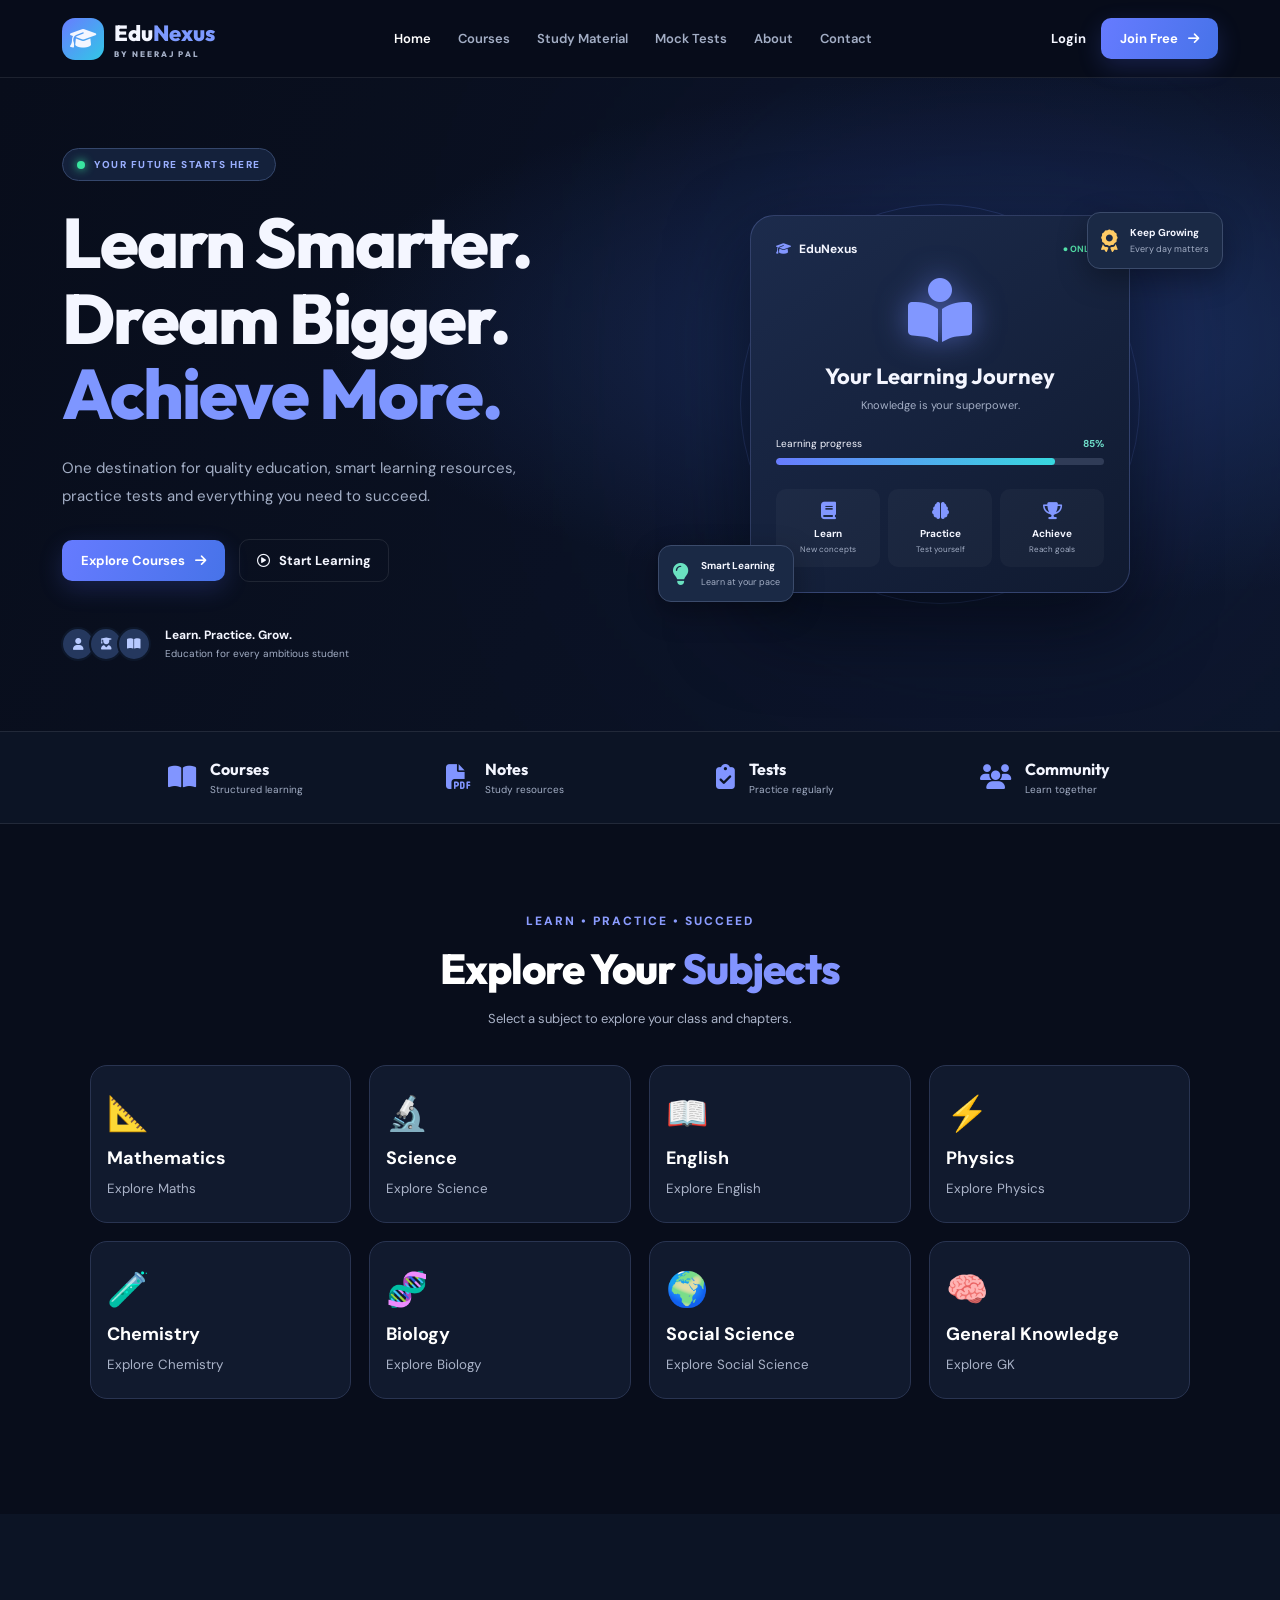
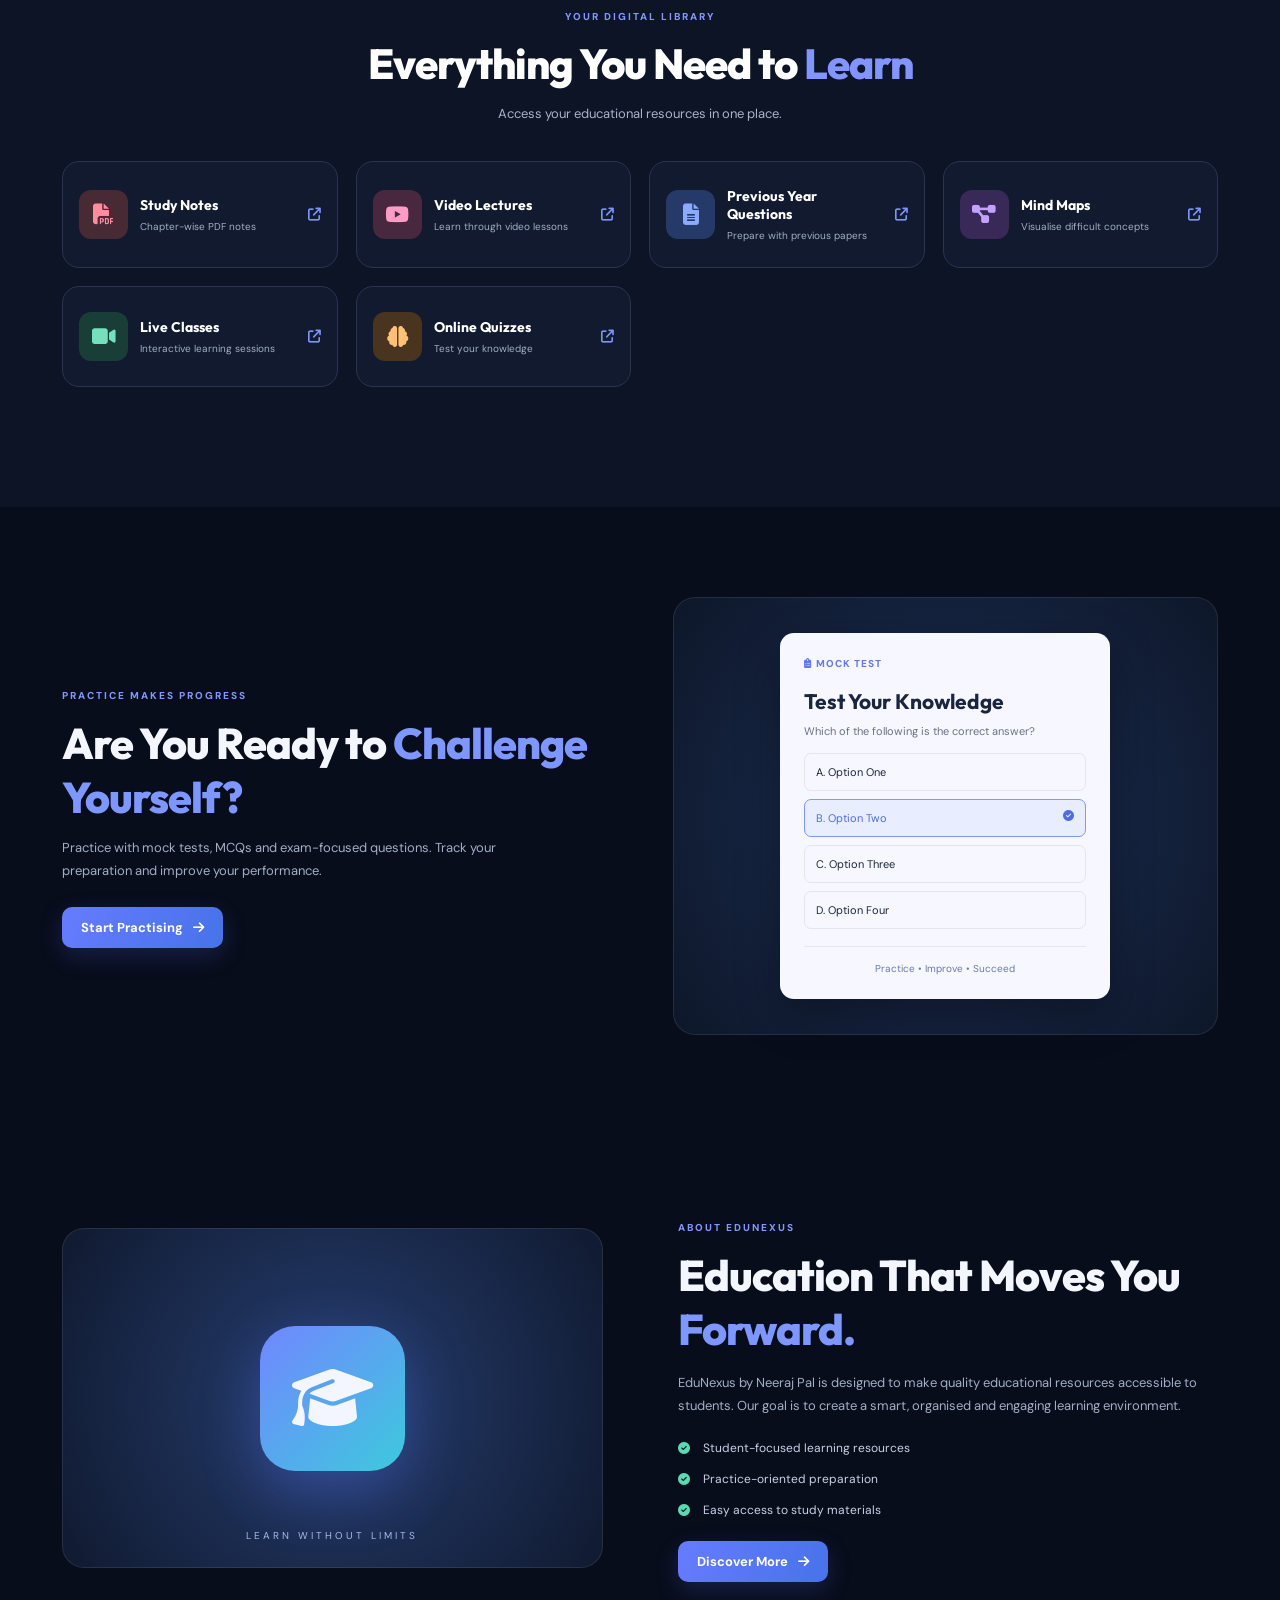
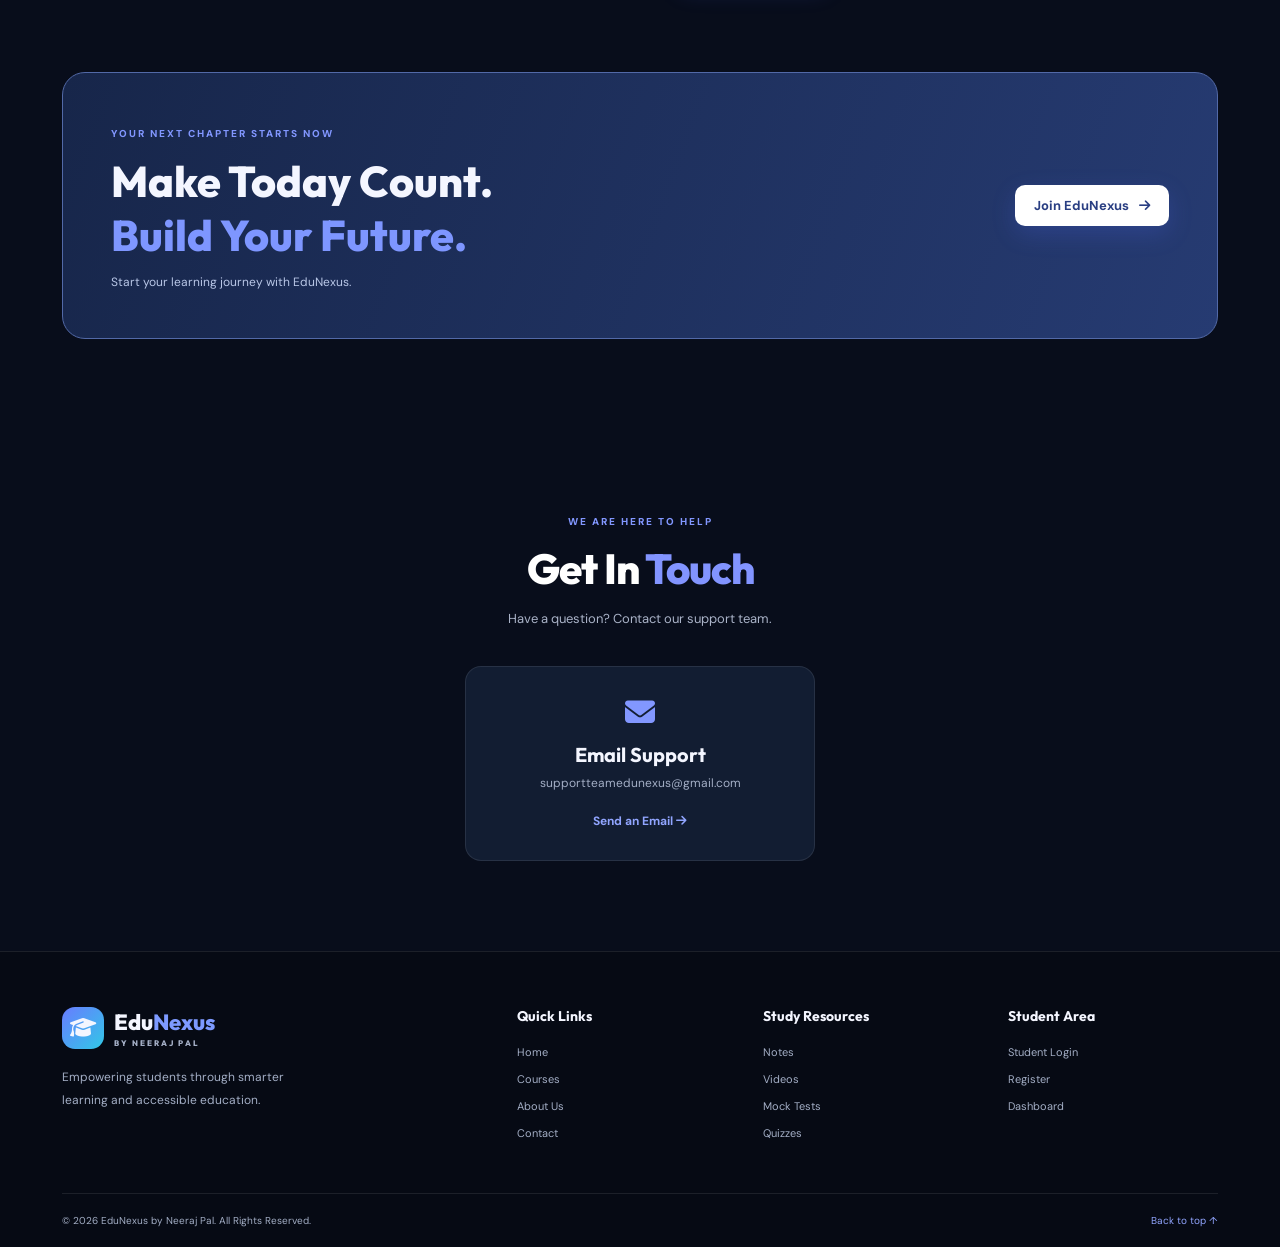
==== index.html @ f9c893ae "Initial EduNexus frontend beta" ====
<!DOCTYPE html>
<html lang="en">
<head>
  <meta charset="UTF-8">
  <meta name="viewport" content="width=device-width, initial-scale=1.0">
  <meta name="theme-color" content="#080d1b">
  <meta name="description" content="EduNexus by Neeraj Pal - Your smart learning destination.">
  <title>EduNexus | Learn Without Limits</title>
  <link rel="stylesheet" href="style.css">
  <link rel="preconnect" href="https://fonts.googleapis.com">
  <link rel="preconnect" href="https://fonts.gstatic.com" crossorigin>
  <link href="https://fonts.googleapis.com/css2?family=DM+Sans:wght@400;500;600;700;800&family=Outfit:wght@400;500;600;700;800&display=swap" rel="stylesheet">
  <link rel="stylesheet" href="https://cdnjs.cloudflare.com/ajax/libs/font-awesome/6.5.2/css/all.min.css">
</head>
<body>

<header class="header">
  <div class="nav-container">
    <a href="#home" class="logo">
      <span class="logo-icon"><i class="fa-solid fa-graduation-cap"></i></span>
      <span>Edu<span class="accent">Nexus</span>
      <small>BY NEERAJ PAL</small></span>
    </a>

    <button class="menu-toggle" id="menuToggle" aria-label="Open menu">
      <i class="fa-solid fa-bars"></i>
    </button>

    <nav class="nav-links" id="navLinks">
      <a href="#home" class="active">Home</a>
      <a href="#courses">Courses</a>
      <a href="#resources">Study Material</a>
      <a href="#tests">Mock Tests</a>
      <a href="#about">About</a>
      <a href="#contact">Contact</a>
      <div class="mobile-auth">
        <a href="#login" class="login-btn">Student Login</a>
        <a href="#signup" class="signup-btn">Get Started</a>
      </div>
    </nav>

    <div class="desktop-auth">
      <a href="#login" class="login-btn">Login</a>
      <a href="#signup" class="signup-btn">Join Free <i class="fa-solid fa-arrow-right"></i></a>
    </div>
  </div>
</header>

<main>
<section class="hero" id="home">
  <div class="hero-glow"></div>
  <div class="hero-container">
    <div class="hero-content">
      <div class="announcement">
        <span class="live-dot"></span>
        YOUR FUTURE STARTS HERE
      </div>
      <h1>Learn Smarter.<br>Dream Bigger.<br><span>Achieve More.</span></h1>
      <p>One destination for quality education, smart learning resources, practice tests and everything you need to succeed.</p>

      <div class="hero-actions">
        <a href="#courses" class="primary-btn">Explore Courses <i class="fa-solid fa-arrow-right"></i></a>
        <a href="#resources" class="secondary-btn"><i class="fa-regular fa-circle-play"></i> Start Learning</a>
      </div>

      <div class="hero-trust">
        <div class="avatar-stack">
          <span><i class="fa-solid fa-user"></i></span>
          <span><i class="fa-solid fa-user-graduate"></i></span>
          <span><i class="fa-solid fa-book-open"></i></span>
        </div>
        <div><strong>Learn. Practice. Grow.</strong><small>Education for every ambitious student</small></div>
      </div>
    </div>

    <div class="hero-visual">
      <div class="visual-orbit orbit-one"></div>
      <div class="visual-orbit orbit-two"></div>
      <div class="main-illustration">
        <div class="illustration-top">
          <span><i class="fa-solid fa-graduation-cap"></i> EduNexus</span>
          <span class="online-status">● ONLINE</span>
        </div>
        <div class="book-icon"><i class="fa-solid fa-book-open-reader"></i></div>
        <h3>Your Learning Journey</h3>
        <p>Knowledge is your superpower.</p>
        <div class="progress-label"><span>Learning progress</span><b>85%</b></div>
        <div class="progress-track"><span></span></div>
        <div class="visual-stats">
          <div><i class="fa-solid fa-book"></i><b>Learn</b><small>New concepts</small></div>
          <div><i class="fa-solid fa-brain"></i><b>Practice</b><small>Test yourself</small></div>
          <div><i class="fa-solid fa-trophy"></i><b>Achieve</b><small>Reach goals</small></div>
        </div>
      </div>
      <div class="floating-card card-top"><i class="fa-solid fa-award"></i><span><b>Keep Growing</b><small>Every day matters</small></span></div>
      <div class="floating-card card-bottom"><i class="fa-solid fa-lightbulb"></i><span><b>Smart Learning</b><small>Learn at your pace</small></span></div>
    </div>
  </div>
</section>

<section class="stats-section">
  <div class="stats-container">
    <div class="stat"><i class="fa-solid fa-book-open"></i><div><h3>Courses</h3><p>Structured learning</p></div></div>
    <div class="stat"><i class="fa-solid fa-file-pdf"></i><div><h3>Notes</h3><p>Study resources</p></div></div>
    <div class="stat"><i class="fa-solid fa-clipboard-check"></i><div><h3>Tests</h3><p>Practice regularly</p></div></div>
    <div class="stat"><i class="fa-solid fa-users"></i><div><h3>Community</h3><p>Learn together</p></div></div>
  </div>
</section>

<section class="courses-section" id="courses">
  <div class="section-heading">
    <span class="section-tag">LEARN • PRACTICE • SUCCEED</span>
    <h2>Explore Your <span>Subjects</span></h2>
    <p>Select a subject to explore your class and chapters.</p>
  </div>

  <div class="subject-grid" id="subjectGrid">
    <button class="subject-card" data-subject="Mathematics">
      <span class="subject-icon">📐</span>
      <strong>Mathematics</strong>
      <small>Explore Maths</small>
    </button>
    <button class="subject-card" data-subject="Science">
      <span class="subject-icon">🔬</span>
      <strong>Science</strong>
      <small>Explore Science</small>
    </button>
    <button class="subject-card" data-subject="English">
      <span class="subject-icon">📖</span>
      <strong>English</strong>
      <small>Explore English</small>
    </button>
    <button class="subject-card" data-subject="Physics">
      <span class="subject-icon">⚡</span>
      <strong>Physics</strong>
      <small>Explore Physics</small>
    </button>
    <button class="subject-card" data-subject="Chemistry">
      <span class="subject-icon">🧪</span>
      <strong>Chemistry</strong>
      <small>Explore Chemistry</small>
    </button>
    <button class="subject-card" data-subject="Biology">
      <span class="subject-icon">🧬</span>
      <strong>Biology</strong>
      <small>Explore Biology</small>
    </button>
    <button class="subject-card" data-subject="Social Science">
      <span class="subject-icon">🌍</span>
      <strong>Social Science</strong>
      <small>Explore Social Science</small>
    </button>
    <button class="subject-card" data-subject="General Knowledge">
      <span class="subject-icon">🧠</span>
      <strong>General Knowledge</strong>
      <small>Explore GK</small>
    </button>
  </div>

  <div class="learning-view" id="learningView" hidden>
    <button class="back-button" id="backToSubjects">← All Subjects</button>

    <div class="learning-heading">
      <span class="section-tag" id="learningTag">YOUR LEARNING SPACE</span>
      <h2 id="learningTitle">Select Your Class</h2>
      <p id="learningDescription">Choose your class to continue.</p>
    </div>

    <div class="class-grid" id="classGrid" hidden>
      <button class="class-card" data-class="9">Class 9th <span>→</span></button>
      <button class="class-card" data-class="10">Class 10th <span>→</span></button>
      <button class="class-card" data-class="11">Class 11th <span>→</span></button>
      <button class="class-card" data-class="12">Class 12th <span>→</span></button>
    </div>

    <button class="back-button" id="backToClasses" hidden>← Change Class</button>

    <div class="chapter-grid" id="chapterGrid" hidden></div>

    <div class="resource-area" id="resourceArea" hidden>
      <h3 id="resourceTitle">Chapter Study Material</h3>
      <p>Select what you want to study.</p>

      <div class="resource-grid">
        <button class="resource-card" data-resource="Notes">
          <span>📚</span><strong>Notes</strong>
        </button>
        <button class="resource-card" data-resource="Video Lectures">
          <span>🎥</span><strong>Video Lectures</strong>
        </button>
        <button class="resource-card" data-resource="MCQ Quizzes">
          <span>📝</span><strong>MCQ Quizzes</strong>
        </button>
        <button class="resource-card" data-resource="Previous Year Questions">
          <span>📄</span><strong>PYQ</strong>
        </button>
        <button class="resource-card" data-resource="Mock Tests">
          <span>🎯</span><strong>Mock Tests</strong>
        </button>
        <button class="resource-card" data-resource="Mind Maps">
          <span>🧠</span><strong>Mind Maps</strong>
        </button>
      </div>
      <p class="resource-message" id="resourceMessage" aria-live="polite"></p>
    </div>
  </div>
</section>

<section class="resources-section section" id="resources">
  <div class="section-heading">
    <span class="eyebrow">YOUR DIGITAL LIBRARY</span>
    <h2>Everything You Need to <span>Learn</span></h2>
    <p>Access your educational resources in one place.</p>
  </div>
  <div class="resource-grid">
    <a href="#notes" class="resource-card"><div class="resource-icon red"><i class="fa-solid fa-file-pdf"></i></div><div><h3>Study Notes</h3><p>Chapter-wise PDF notes</p></div><i class="fa-solid fa-arrow-up-right-from-square resource-arrow"></i></a>
    <a href="#videos" class="resource-card"><div class="resource-icon pink"><i class="fa-brands fa-youtube"></i></div><div><h3>Video Lectures</h3><p>Learn through video lessons</p></div><i class="fa-solid fa-arrow-up-right-from-square resource-arrow"></i></a>
    <a href="#pyq" class="resource-card"><div class="resource-icon blue"><i class="fa-solid fa-file-lines"></i></div><div><h3>Previous Year Questions</h3><p>Prepare with previous papers</p></div><i class="fa-solid fa-arrow-up-right-from-square resource-arrow"></i></a>
    <a href="#mindmaps" class="resource-card"><div class="resource-icon purple"><i class="fa-solid fa-diagram-project"></i></div><div><h3>Mind Maps</h3><p>Visualise difficult concepts</p></div><i class="fa-solid fa-arrow-up-right-from-square resource-arrow"></i></a>
    <a href="#live" class="resource-card"><div class="resource-icon green"><i class="fa-solid fa-video"></i></div><div><h3>Live Classes</h3><p>Interactive learning sessions</p></div><i class="fa-solid fa-arrow-up-right-from-square resource-arrow"></i></a>
    <a href="#quizzes" class="resource-card"><div class="resource-icon orange"><i class="fa-solid fa-brain"></i></div><div><h3>Online Quizzes</h3><p>Test your knowledge</p></div><i class="fa-solid fa-arrow-up-right-from-square resource-arrow"></i></a>
  </div>
</section>

<section class="test-section section" id="tests">
  <div class="test-content">
    <span class="eyebrow">PRACTICE MAKES PROGRESS</span>
    <h2>Are You Ready to <span>Challenge Yourself?</span></h2>
    <p>Practice with mock tests, MCQs and exam-focused questions. Track your preparation and improve your performance.</p>
    <a href="#quizzes" class="primary-btn">Start Practising <i class="fa-solid fa-arrow-right"></i></a>
  </div>
  <div class="test-visual">
    <div class="test-paper">
      <div class="paper-heading"><i class="fa-solid fa-clipboard-list"></i> MOCK TEST</div>
      <h3>Test Your Knowledge</h3>
      <p>Which of the following is the correct answer?</p>
      <div class="answer-option">A. Option One</div>
      <div class="answer-option selected">B. Option Two <i class="fa-solid fa-circle-check"></i></div>
      <div class="answer-option">C. Option Three</div>
      <div class="answer-option">D. Option Four</div>
      <div class="paper-footer">Practice • Improve • Succeed</div>
    </div>
  </div>
</section>

<section class="about-section section" id="about">
  <div class="about-visual"><div class="about-icon"><i class="fa-solid fa-graduation-cap"></i></div><span class="about-label">LEARN WITHOUT LIMITS</span></div>
  <div class="about-content">
    <span class="eyebrow">ABOUT EDUNEXUS</span>
    <h2>Education That Moves You <span>Forward.</span></h2>
    <p>EduNexus by Neeraj Pal is designed to make quality educational resources accessible to students. Our goal is to create a smart, organised and engaging learning environment.</p>
    <ul>
      <li><i class="fa-solid fa-circle-check"></i> Student-focused learning resources</li>
      <li><i class="fa-solid fa-circle-check"></i> Practice-oriented preparation</li>
      <li><i class="fa-solid fa-circle-check"></i> Easy access to study materials</li>
    </ul>
    <a href="#courses" class="primary-btn">Discover More <i class="fa-solid fa-arrow-right"></i></a>
  </div>
</section>

<section class="cta-section">
  <div>
    <span class="eyebrow">YOUR NEXT CHAPTER STARTS NOW</span>
    <h2>Make Today Count.<br><span>Build Your Future.</span></h2>
    <p>Start your learning journey with EduNexus.</p>
  </div>
  <a href="#signup" class="primary-btn">Join EduNexus <i class="fa-solid fa-arrow-right"></i></a>
</section>

<section class="contact-section section" id="contact">
  <div class="section-heading">
    <span class="eyebrow">WE ARE HERE TO HELP</span>
    <h2>Get In <span>Touch</span></h2>
    <p>Have a question? Contact our support team.</p>
  </div>
  <div class="contact-card">
    <i class="fa-solid fa-envelope"></i>
    <h3>Email Support</h3>
    <p>supportteamedunexus@gmail.com</p>
    <a href="mailto:supportteamedunexus@gmail.com">Send an Email <i class="fa-solid fa-arrow-right"></i></a>
  </div>
</section>
</main>

<footer class="footer">
  <div class="footer-main">
    <div class="footer-brand">
      <a href="#home" class="logo"><span class="logo-icon"><i class="fa-solid fa-graduation-cap"></i></span><span>Edu<span class="accent">Nexus</span><small>BY NEERAJ PAL</small></span></a>
      <p>Empowering students through smarter learning and accessible education.</p>
    </div>
    <div><h4>Quick Links</h4><a href="#home">Home</a><a href="#courses">Courses</a><a href="#about">About Us</a><a href="#contact">Contact</a></div>
    <div><h4>Study Resources</h4><a href="#resources">Notes</a><a href="#resources">Videos</a><a href="#tests">Mock Tests</a><a href="#resources">Quizzes</a></div>
    <div><h4>Student Area</h4><a href="#login">Student Login</a><a href="#signup">Register</a><a href="#resources">Dashboard</a></div>
  </div>
  <div class="footer-bottom">
    <p>© <span id="year"></span> EduNexus by Neeraj Pal. All Rights Reserved.</p>
    <a href="#home">Back to top ↑</a>
  </div>
</footer>

<div class="toast" id="toast"></div>
<script src="script.js"></script>
</body>
</html>
---- style.css ----
/* EduNexus by Neeraj Pal - Main Stylesheet */

:root {
  --bg: #080d1b;
  --surface: #10192c;
  --text: #f4f6ff;
  --muted: #a3aec5;
  --accent: #6c7cff;
  --cyan: #37d9e8;
  --border: rgba(255,255,255,.09);
}

*{margin:0;padding:0;box-sizing:border-box}
html{scroll-behavior:smooth;scroll-padding-top:90px}
body{font-family:'DM Sans',sans-serif;background:var(--bg);color:var(--text);overflow-x:hidden}
a{color:inherit;text-decoration:none}
button{font:inherit}

.header{height:78px;background:rgba(8,13,27,.94);backdrop-filter:blur(18px);border-bottom:1px solid var(--border);position:sticky;top:0;z-index:1000}
.nav-container{max-width:1200px;height:100%;margin:auto;padding:0 22px;display:flex;align-items:center;justify-content:space-between}
.logo{display:flex;align-items:center;gap:10px;font-family:Outfit,sans-serif;font-size:22px;font-weight:800}
.logo-icon{width:42px;height:42px;border-radius:13px;background:linear-gradient(135deg,#687cff,#31c8e7);display:grid;place-items:center;font-size:21px}
.logo small{display:block;font-size:8px;letter-spacing:2px;color:var(--muted);margin-top:2px}
.accent{color:#7d9aff}
.nav-links{display:flex;align-items:center;gap:27px}
.nav-links>a{color:var(--muted);font-size:13px;font-weight:600;transition:.3s}
.nav-links>a:hover,.nav-links>a.active{color:white}
.desktop-auth{display:flex;align-items:center;gap:15px}
.login-btn{font-size:13px;font-weight:700}
.signup-btn,.primary-btn{background:linear-gradient(110deg,#667bff,#4773e9);color:white;border-radius:10px;padding:12px 19px;font-size:13px;font-weight:700;display:inline-flex;align-items:center;justify-content:center;gap:10px;box-shadow:0 8px 25px rgba(85,110,255,.2);transition:.3s}
.signup-btn:hover,.primary-btn:hover{transform:translateY(-3px);box-shadow:0 12px 30px rgba(85,110,255,.35)}
.menu-toggle,.mobile-auth{display:none}

.hero{min-height:620px;position:relative;overflow:hidden;background:radial-gradient(ellipse at 80% 40%,#192c57 0%,transparent 48%),linear-gradient(115deg,#080d1b,#0c1529)}
.hero-container{max-width:1200px;min-height:620px;margin:auto;padding:70px 22px;display:grid;grid-template-columns:1fr 1fr;align-items:center;gap:45px;position:relative;z-index:1}
.hero-glow{position:absolute;width:450px;height:450px;background:#435cff;filter:blur(180px);opacity:.12;right:5%;top:10%}
.announcement{display:inline-flex;align-items:center;gap:9px;border:1px solid #35476c;background:#14213b;border-radius:50px;padding:9px 14px;font-size:10px;letter-spacing:1.5px;font-weight:800;color:#9aafff;margin-bottom:24px}
.live-dot{width:8px;height:8px;background:#39e6a0;border-radius:50%;box-shadow:0 0 10px #39e6a0}
.hero h1{font-family:Outfit,sans-serif;font-size:clamp(43px,5.5vw,70px);line-height:1.08;letter-spacing:-2px;font-weight:800}
.hero h1 span,.section-heading h2 span,.test-content h2 span,.about-content h2 span,.cta-section h2 span{color:#7e96ff}
.hero-content>p{color:var(--muted);font-size:15px;line-height:1.9;max-width:490px;margin:22px 0 28px}
.hero-actions{display:flex;align-items:center;gap:14px;flex-wrap:wrap}
.secondary-btn{padding:12px 17px;border:1px solid var(--border);border-radius:10px;font-size:13px;font-weight:700;display:flex;align-items:center;gap:9px;transition:.3s}
.secondary-btn:hover{border-color:#778aff;background:#17233b}
.hero-trust{display:flex;align-items:center;gap:14px;margin-top:45px}
.avatar-stack{display:flex;padding-left:5px}
.avatar-stack span{width:34px;height:34px;display:grid;place-items:center;border-radius:50%;background:#25385e;border:2px solid #0d172a;margin-left:-6px;color:#b8caff;font-size:12px}
.hero-trust strong,.hero-trust small{display:block;font-size:12px}
.hero-trust small{color:var(--muted);font-size:10px;margin-top:4px}

.hero-visual{height:440px;position:relative;display:grid;place-items:center}
.visual-orbit{position:absolute;border:1px solid rgba(111,143,255,.18);border-radius:50%}
.orbit-one{width:400px;height:400px}
.orbit-two{width:320px;height:320px}
.main-illustration{width:min(380px,90%);padding:25px;border:1px solid rgba(141,165,255,.23);border-radius:24px;background:linear-gradient(145deg,#1c2b4c,#101a30);box-shadow:0 30px 80px #02050c99;position:relative;z-index:2}
.illustration-top{display:flex;justify-content:space-between;align-items:center;font-size:12px;font-weight:700}
.illustration-top i{color:#8296ff;margin-right:5px}
.online-status{color:#55e5ac;font-size:9px}
.book-icon{height:105px;display:grid;place-items:center;font-size:64px;color:#8197ff;text-shadow:0 0 30px #758cff88}
.main-illustration h3{text-align:center;font:700 22px Outfit}
.main-illustration>p{text-align:center;font-size:11px;color:var(--muted);margin:8px 0 25px}
.progress-label{display:flex;justify-content:space-between;font-size:10px;margin-bottom:8px}
.progress-label b{color:#70e0cb}
.progress-track{height:7px;background:#303c57;border-radius:10px;overflow:hidden}
.progress-track span{display:block;width:85%;height:100%;background:linear-gradient(90deg,#687cff,#38d8df);border-radius:10px}
.visual-stats{display:grid;grid-template-columns:repeat(3,1fr);gap:8px;margin-top:24px}
.visual-stats div{text-align:center;background:#ffffff08;padding:13px 5px;border-radius:10px}
.visual-stats i{display:block;color:#8297ff;font-size:17px;margin-bottom:8px}
.visual-stats b,.visual-stats small{display:block;font-size:10px}
.visual-stats small{color:var(--muted);font-size:8px;margin-top:4px}
.floating-card{position:absolute;z-index:3;display:flex;align-items:center;gap:12px;background:#1a2945;border:1px solid #3b4b6b;border-radius:13px;padding:13px;box-shadow:0 10px 30px #0005}
.floating-card>i{font-size:22px;color:#ffcb65}
.floating-card b,.floating-card small{display:block;font-size:10px}
.floating-card small{color:var(--muted);margin-top:4px;font-size:9px}
.card-top{top:28px;right:-5px}
.card-bottom{bottom:22px;left:-5px}
.card-bottom>i{color:#6ae1c0}

.stats-section{border-top:1px solid var(--border);border-bottom:1px solid var(--border);background:#0c1425}
.stats-container{max-width:1100px;margin:auto;padding:27px 20px;display:grid;grid-template-columns:repeat(4,1fr);gap:20px}
.stat{display:flex;align-items:center;justify-content:center;gap:14px}
.stat>i{font-size:25px;color:#8195ff}
.stat h3{font:700 16px Outfit}
.stat p{font-size:10px;color:var(--muted);margin-top:4px}

.section{max-width:1200px;margin:auto;padding:90px 22px}
.section-heading{text-align:center;margin-bottom:45px}
.eyebrow{color:#8297ff;font-size:10px;font-weight:800;letter-spacing:2px}
.section-heading h2,.test-content h2,.about-content h2{font:800 clamp(29px,4vw,43px) Outfit;margin:12px 0;letter-spacing:-1px}
.section-heading p,.test-content>p,.about-content>p{color:var(--muted);font-size:13px;line-height:1.8}
.course-grid{display:grid;grid-template-columns:repeat(4,1fr);gap:20px}
.course-card{background:linear-gradient(145deg,#141f35,#0e1729);border:1px solid var(--border);padding:25px 22px;border-radius:16px;transition:.3s}
.course-card:hover,.resource-card:hover{transform:translateY(-6px);border-color:#6179dd}
.course-icon{width:53px;height:53px;border-radius:14px;display:grid;place-items:center;font-size:23px;margin-bottom:24px}
.blue{background:#253a69;color:#8caaff}
.purple{background:#392958;color:#c5a1ff}
.orange{background:#49351f;color:#ffc178}
.green{background:#193e38;color:#75e1bc}
.red{background:#482a35;color:#ff8d9d}
.pink{background:#48283f;color:#ff9bc7}
.course-tag{color:#8196ff;font-size:9px;font-weight:800;letter-spacing:1px}
.course-card h3{font:700 20px Outfit;margin:10px 0}
.course-card p{font-size:12px;color:var(--muted);line-height:1.8;min-height:65px}
.course-card>a{display:inline-flex;gap:9px;align-items:center;font-size:11px;font-weight:700;color:#93a8ff;margin-top:19px}

.resources-section{max-width:none;background:#0c1425}
.resources-section>.section-heading,.resources-section>.resource-grid{max-width:1156px;margin-left:auto;margin-right:auto}
.resource-grid{display:grid;grid-template-columns:repeat(3,1fr);gap:17px}
.resource-card{background:#131e32;border:1px solid var(--border);border-radius:14px;padding:20px;display:flex;align-items:center;gap:15px;transition:.3s}
.resource-icon{width:49px;height:49px;flex-shrink:0;border-radius:12px;display:grid;place-items:center;font-size:21px}
.resource-card h3{font:700 14px Outfit}
.resource-card p{color:var(--muted);font-size:10px;margin-top:6px}
.resource-arrow{margin-left:auto;color:#7e95ff;font-size:13px}

.test-section{display:grid;grid-template-columns:1fr 1fr;gap:65px;align-items:center}
.test-content>p{max-width:470px;margin-bottom:25px}
.test-visual{background:radial-gradient(circle,#1c3158,#0e1729);border:1px solid var(--border);border-radius:22px;padding:35px;display:grid;place-items:center}
.test-paper{width:100%;max-width:330px;background:#f7f8ff;color:#1a2540;border-radius:14px;padding:24px;box-shadow:0 15px 45px #0005}
.paper-heading{color:#6479ed;font-size:10px;font-weight:800;letter-spacing:1px}
.test-paper h3{font:700 21px Outfit;margin:18px 0 10px}
.test-paper>p{font-size:11px;color:#677087;margin-bottom:15px}
.answer-option{border:1px solid #e2e6f0;border-radius:7px;padding:11px;font-size:11px;margin:8px 0}
.answer-option.selected{background:#e8edff;color:#506ce0;border-color:#8296ff;display:flex;justify-content:space-between}
.paper-footer{border-top:1px solid #e4e7ef;margin-top:17px;padding-top:15px;text-align:center;font-size:10px;color:#6877b8}

.about-section{display:grid;grid-template-columns:1fr 1fr;gap:75px;align-items:center}
.about-visual{min-height:340px;border:1px solid var(--border);border-radius:22px;background:radial-gradient(circle at center,#263e70,#101a30);display:grid;place-items:center;position:relative;overflow:hidden}
.about-icon{width:145px;height:145px;border-radius:35px;background:linear-gradient(135deg,#7187ff,#3dc9dd);display:grid;place-items:center;font-size:65px;box-shadow:0 20px 60px #5877ff55}
.about-label{position:absolute;bottom:25px;font-size:10px;letter-spacing:3px;color:#a9b8e9}
.about-content>p{margin:15px 0}
.about-content ul{list-style:none;margin:23px 0}
.about-content li{font-size:12px;margin:15px 0;color:#c9d1e5}
.about-content li i{color:#57dbb2;margin-right:10px}

.cta-section{max-width:1156px;margin:0 auto 80px;border-radius:23px;padding:48px;background:linear-gradient(110deg,#17264a,#263b72);border:1px solid #5269a7;display:flex;justify-content:space-between;align-items:center;gap:25px}
.cta-section h2{font:800 clamp(28px,4vw,43px) Outfit;margin:12px 0}
.cta-section p{color:#b9c7e7;font-size:12px}
.cta-section .primary-btn{background:white;color:#293e82;white-space:nowrap}

.contact-section{text-align:center}
.contact-card{display:inline-block;min-width:min(350px,100%);padding:30px;border:1px solid var(--border);border-radius:16px;background:#121d32}
.contact-card>i{font-size:30px;color:#8297ff}
.contact-card h3{font:700 20px Outfit;margin:14px 0 8px}
.contact-card p{font-size:12px;color:var(--muted);margin-bottom:18px}
.contact-card a{color:#91a5ff;font-size:12px;font-weight:700}

.footer{background:#060a14;border-top:1px solid var(--border);padding:55px 22px 0}
.footer-main{max-width:1156px;margin:auto;display:grid;grid-template-columns:2fr 1fr 1fr 1fr;gap:35px;padding-bottom:40px}
.footer-brand p{color:var(--muted);font-size:12px;line-height:1.9;max-width:250px;margin-top:17px}
.footer-main h4{font:700 14px Outfit;margin-bottom:20px}
.footer-main>div:not(:first-child)>a{display:block;font-size:11px;color:var(--muted);margin:13px 0}
.footer-main a:hover{color:#8da3ff}
.footer-bottom{max-width:1156px;margin:auto;padding:20px 0;border-top:1px solid var(--border);display:flex;justify-content:space-between;gap:15px;color:var(--muted);font-size:10px}
.footer-bottom a{color:#91a5ff}

.toast{position:fixed;bottom:25px;left:50%;transform:translate(-50%,20px);opacity:0;pointer-events:none;background:#1b2b49;border:1px solid #6078c8;padding:13px 22px;border-radius:10px;font-size:12px;z-index:2000;transition:.3s}
.toast.show{opacity:1;transform:translate(-50%,0)}

@media(max-width:1000px){
.nav-links{gap:15px}
.nav-links>a{font-size:11px}
.course-grid{grid-template-columns:repeat(2,1fr)}
.hero-container{gap:15px}
}
@media(max-width:760px){
.header{height:68px}
.menu-toggle{display:block;background:none;color:white;border:0;font-size:22px;cursor:pointer}
.desktop-auth{display:none}
.nav-links{display:none;position:absolute;top:68px;left:0;width:100%;background:#0c1425;padding:22px;border-bottom:1px solid var(--border);flex-direction:column;align-items:stretch;gap:0}
.nav-links.open{display:flex}
.nav-links>a{padding:14px 8px;font-size:14px;border-bottom:1px solid var(--border)}
.mobile-auth{display:flex;flex-direction:column;gap:15px;padding:18px 8px 0}
.hero-container{grid-template-columns:1fr;padding:65px 22px 45px;text-align:center}
.hero-content>p{margin-left:auto;margin-right:auto}
.hero-actions{justify-content:center}
.hero-trust{justify-content:center}
.hero-visual{height:390px}
.orbit-one{width:330px;height:330px}
.orbit-two{width:270px;height:270px}
.card-top{right:0}
.card-bottom{left:0}
.stats-container{grid-template-columns:repeat(2,1fr);gap:25px 10px}
.stat{justify-content:flex-start}
.section{padding:65px 20px}
.resource-grid{grid-template-columns:repeat(2,1fr)}
.test-section,.about-section{grid-template-columns:1fr;gap:35px}
.about-visual{min-height:270px}
.cta-section{margin:0 18px 60px;padding:35px 25px;flex-direction:column;align-items:flex-start}
.footer-main{grid-template-columns:repeat(2,1fr)}
}
@media(max-width:480px){
.logo{font-size:19px}
.hero h1{font-size:46px}
.hero-visual{height:340px}
.main-illustration{padding:18px}
.card-top{right:-5px;top:0}
.card-bottom{left:-5px;bottom:0}
.floating-card{padding:9px}
.course-grid,.resource-grid{grid-template-columns:1fr}
.course-card p{min-height:auto}
0.stats-container{gap:22px 8px}
.stat>i{font-size:21px}
.stat h3{font-size:14px}
.test-visual{padding:18px}
.footer-main{grid-template-columns:1fr 1fr;gap:30px 15px}
.footer-brand{grid-column:1/-1}
.footer-bottom{flex-direction:column;text-align:center}
}

/* SUBJECT AND CLASS NAVIGATION */

.courses-section {
  padding: 85px 7%;
  background: #080d1b;
}

.section-heading,
.learning-heading {
  text-align: center;
  margin-bottom: 35px;
}

.section-tag {
  color: #8b9cff;
  font-size: 12px;
  font-weight: 800;
  letter-spacing: 2px;
}

.section-heading h2,
.learning-heading h2 {
  font-size: clamp(28px, 4vw, 42px);
  color: #fff;
  margin: 12px 0;
}

.section-heading h2 span {
  color: #8294ff;
}

.section-heading p,
.learning-heading p,
.resource-area > p {
  color: #aab3c8;
}

.subject-grid,
.class-grid,
.chapter-grid,
.resource-grid {
  display: grid;
  grid-template-columns: repeat(4, minmax(0, 1fr));
  gap: 18px;
  max-width: 1150px;
  margin: 30px auto;
}

.subject-card,
.class-card,
.chapter-card,
.resource-card {
  border: 1px solid #293451;
  border-radius: 17px;
  background: #111a2e;
  color: #fff;
  padding: 25px 16px;
  cursor: pointer;
  text-align: left;
  transition: .25s ease;
}

.subject-card:hover,
.class-card:hover,
.chapter-card:hover,
.resource-card:hover {
  transform: translateY(-5px);
  border-color: #8294ff;
  background: #192644;
}

.subject-card {
  display: flex;
  flex-direction: column;
  gap: 10px;
}

.subject-icon {
  font-size: 34px;
}

.subject-card strong,
.class-card {
  font-size: 18px;
}

.subject-card small {
  color: #aab3c8;
}

.learning-view {
  max-width: 1150px;
  margin: 45px auto 0;
  padding: 25px;
  border: 1px solid #293451;
  border-radius: 22px;
  background: #0d1528;
}

.back-button {
  border: 1px solid #5369d9;
  background: transparent;
  color: #c4ceff;
  padding: 11px 17px;
  border-radius: 10px;
  cursor: pointer;
  font-weight: 700;
}

.back-button:hover {
  background: #1a2850;
}

.class-card {
  display: flex;
  align-items: center;
  justify-content: space-between;
}

.chapter-card {
  text-align: left;
  min-height: 85px;
}

.chapter-card strong {
  display: block;
  margin-bottom: 8px;
}

.chapter-card small {
  color: #aab3c8;
}

.resource-area {
  margin-top: 35px;
  border-top: 1px solid #293451;
  padding-top: 25px;
}

.resource-area h3 {
  color: #fff;
  font-size: 25px;
}

.resource-card {
  display: flex;
  align-items: center;
  gap: 12px;
  font-size: 15px;
}

.resource-card span {
  font-size: 25px;
}

.resource-message {
  color: #aab3c8;
  text-align: center;
  margin-top: 20px;
}

[hidden] {
  display: none !important;
}

@media (max-width: 850px) {
  .subject-grid,
  .class-grid,
  .chapter-grid,
  .resource-grid {
    grid-template-columns: repeat(2, minmax(0, 1fr));
  }
}

@media (max-width: 480px) {
  .courses-section {
    padding: 60px 5%;
  }

  .learning-view {
    padding: 16px;
  }

  .subject-card,
  .class-card,
  .chapter-card,
  .resource-card {
    padding: 17px 12px;
  }

  .subject-card strong,
  .class-card {
    font-size: 15px;
  }
}
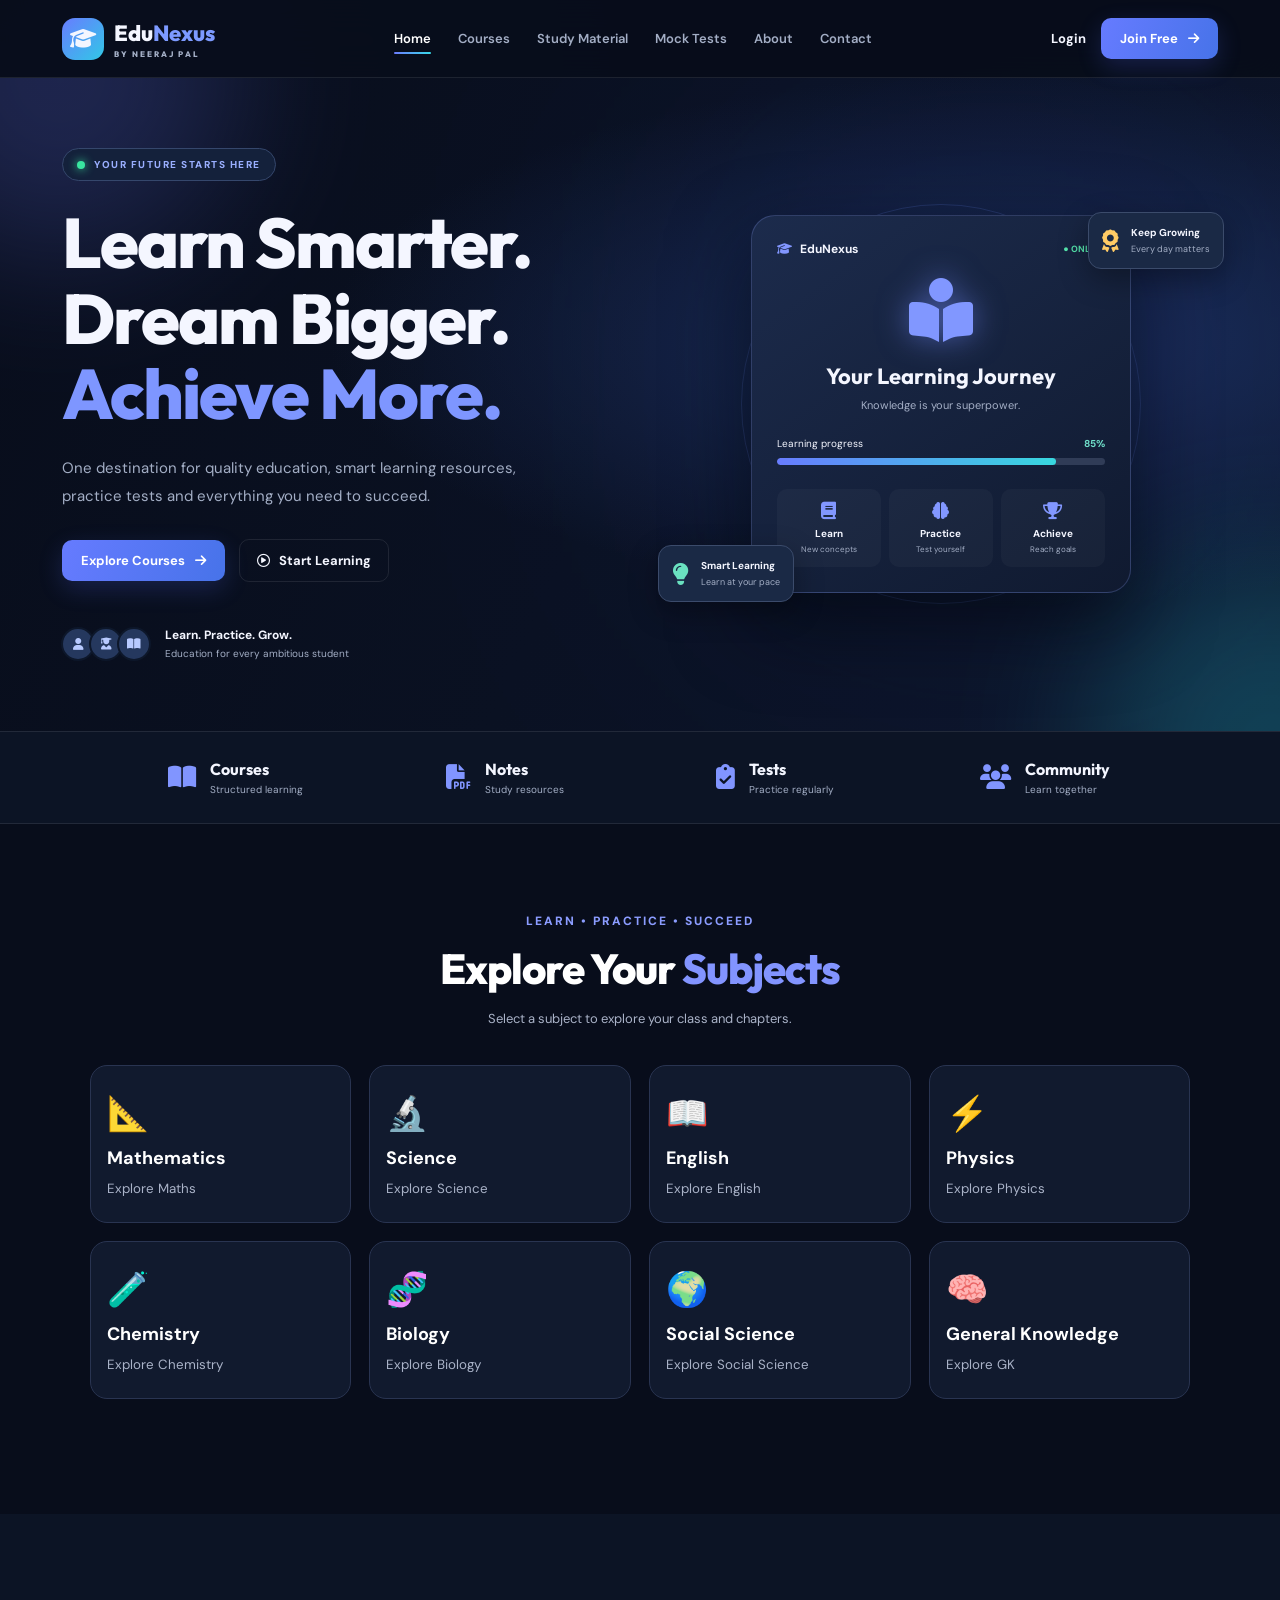
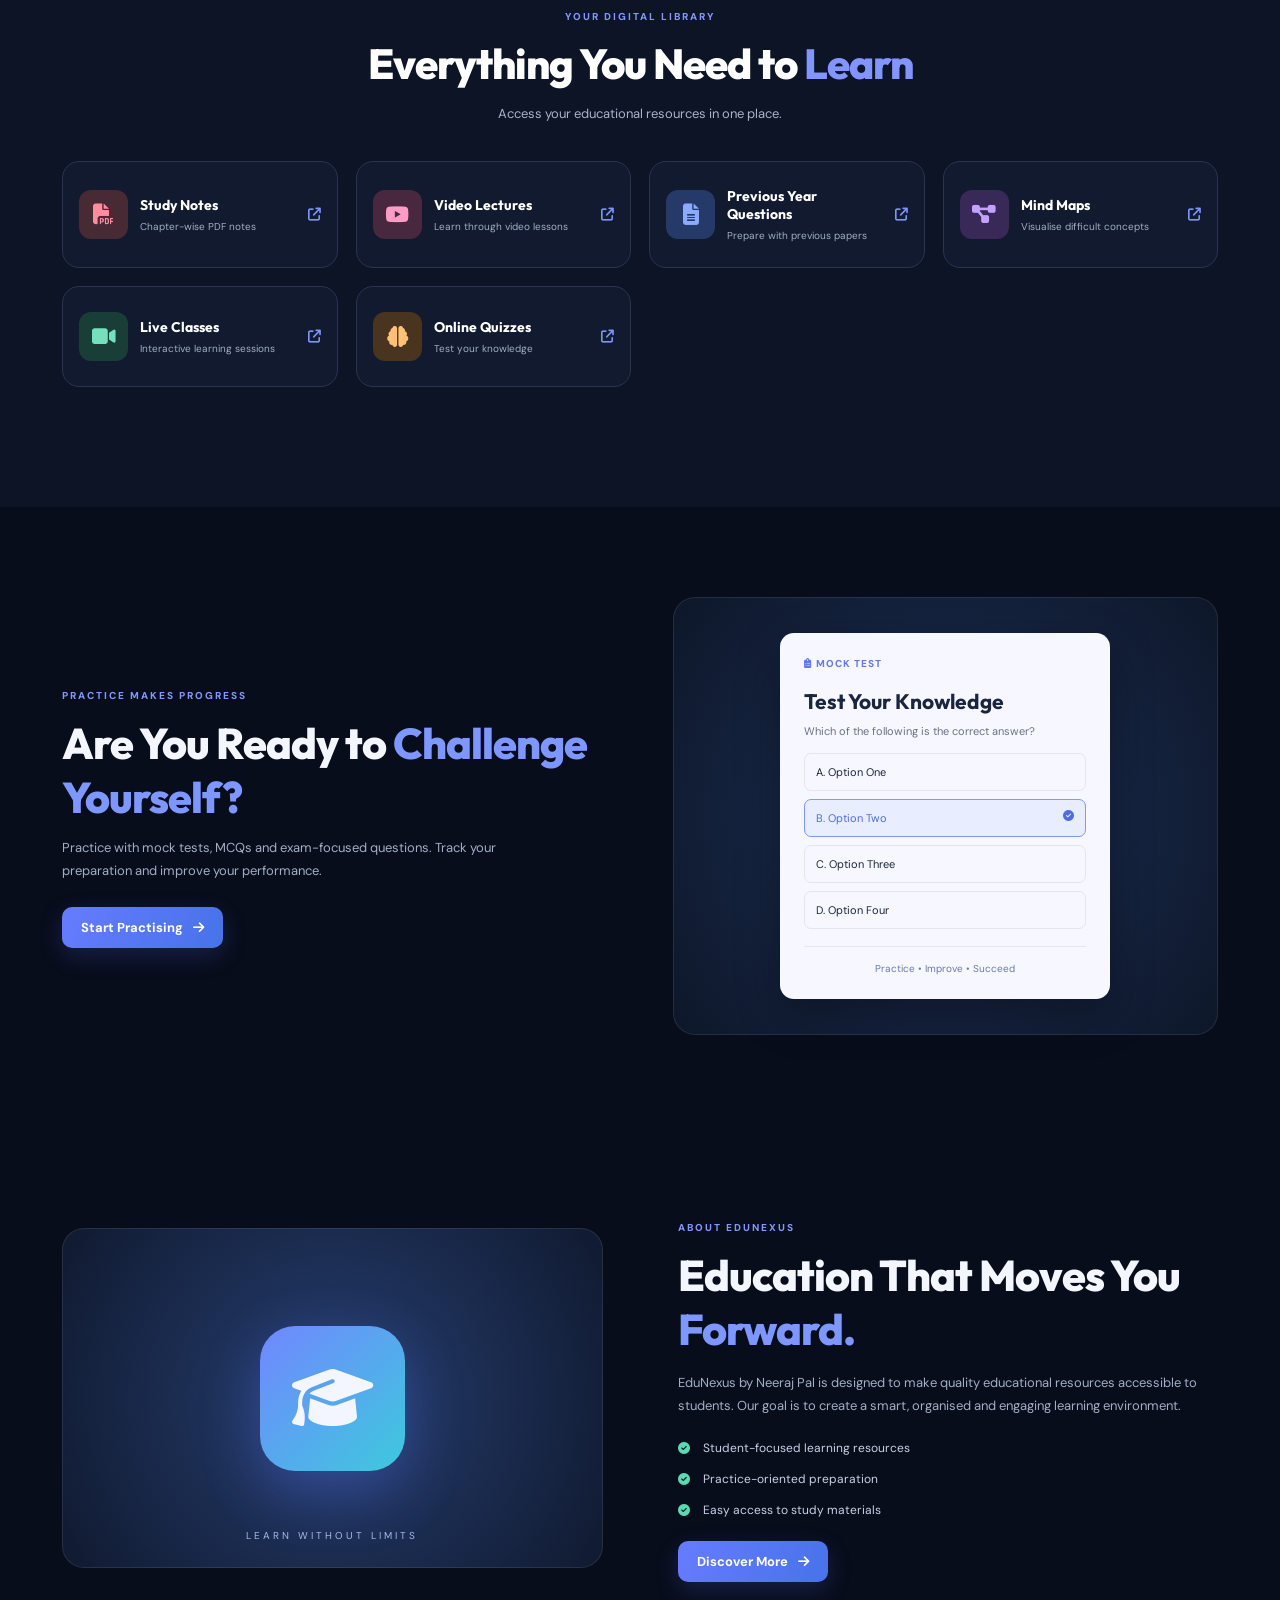
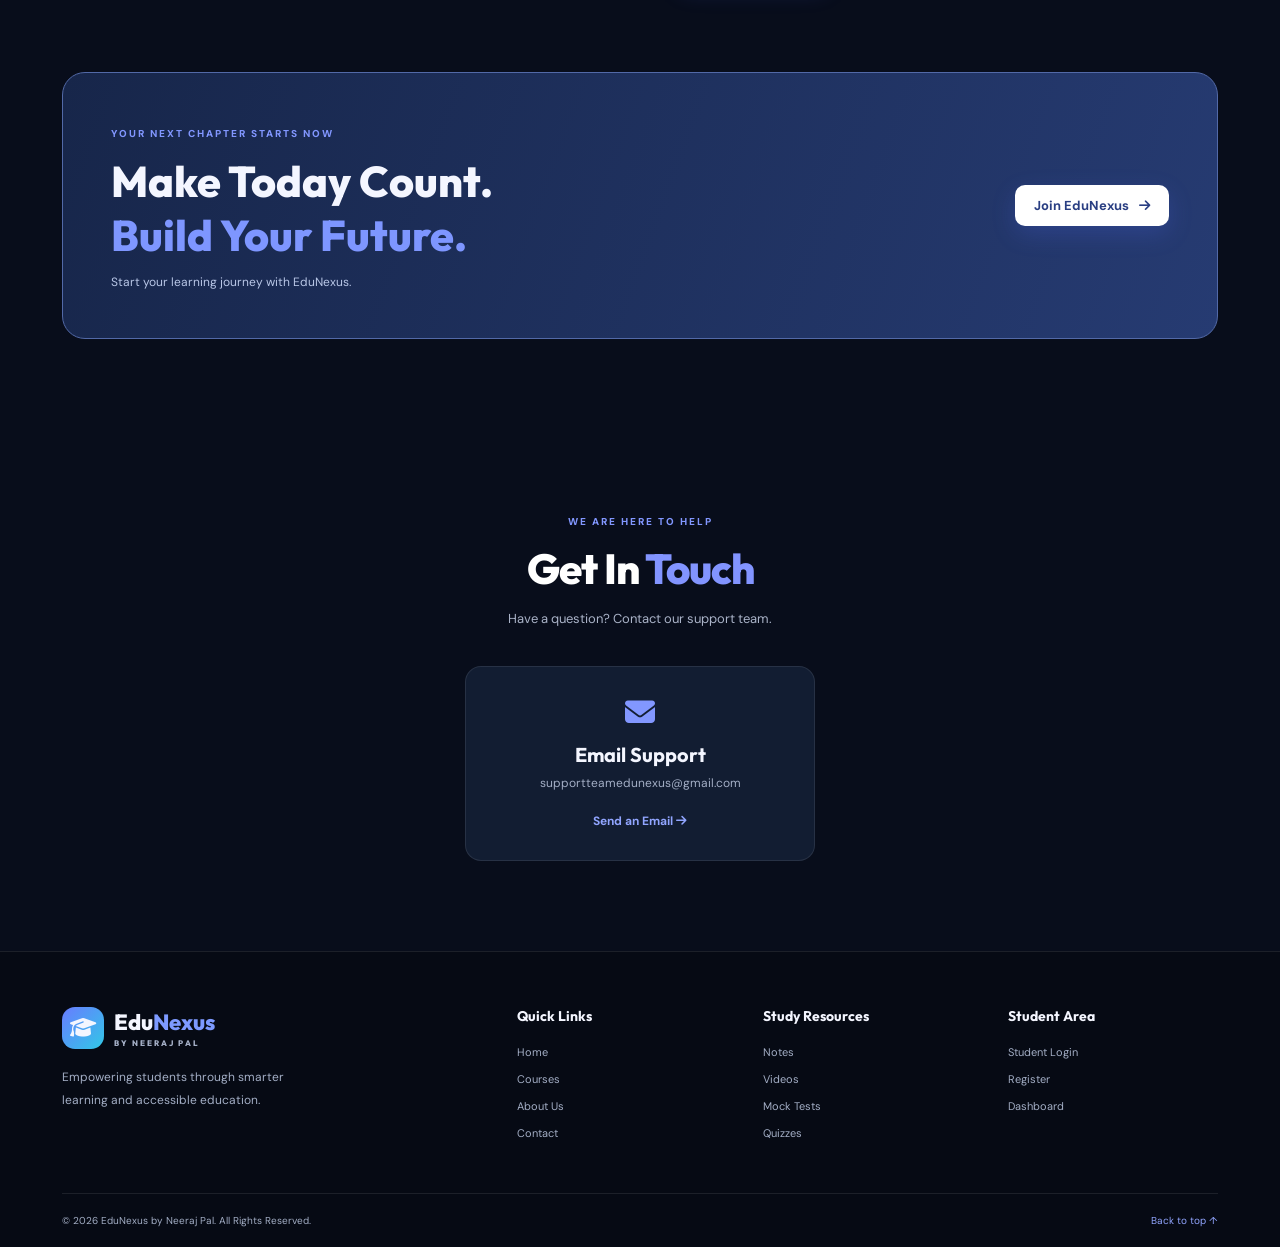
==== commit aee8ebe8: "Add premium animated homepage design" ====
--- a/index.html
+++ b/index.html
@@ -99,7 +99,7 @@
   </div>
 </section>
 
-<section class="stats-section">
+<section class="stats-section reveal-on-scroll">
   <div class="stats-container">
     <div class="stat"><i class="fa-solid fa-book-open"></i><div><h3>Courses</h3><p>Structured learning</p></div></div>
     <div class="stat"><i class="fa-solid fa-file-pdf"></i><div><h3>Notes</h3><p>Study resources</p></div></div>
--- a/style.css
+++ b/style.css
@@ -403,3 +403,169 @@
     font-size: 15px;
   }
 }
+
+
+
+/* =========================================================
+   EDUNEXUS PREMIUM MOTION LAYER — safe visual-only overrides
+   Existing layout, IDs, links and learning flow remain intact.
+   ========================================================= */
+:root {
+  --motion-ease: cubic-bezier(.22, .8, .25, 1);
+}
+
+html { scroll-behavior: smooth; }
+
+body {
+  background-image:
+    radial-gradient(ellipse at 12% 8%, rgba(108,124,255,.13), transparent 34%),
+    radial-gradient(ellipse at 88% 30%, rgba(55,217,232,.08), transparent 30%);
+  background-attachment: fixed;
+}
+
+.hero {
+  isolation: isolate;
+  position: relative;
+  overflow: hidden;
+}
+.hero::before,
+.hero::after {
+  content: "";
+  position: absolute;
+  z-index: -1;
+  width: 360px;
+  height: 360px;
+  border-radius: 50%;
+  filter: blur(75px);
+  opacity: .22;
+  pointer-events: none;
+  animation: edunexusGlow 11s ease-in-out infinite alternate;
+}
+.hero::before {
+  background: #6c7cff;
+  top: -180px;
+  left: -120px;
+}
+.hero::after {
+  background: #27d9e8;
+  right: -170px;
+  bottom: -190px;
+  animation-delay: -5s;
+}
+@keyframes edunexusGlow {
+  from { transform: translate3d(0,0,0) scale(.85); }
+  to { transform: translate3d(45px,35px,0) scale(1.18); }
+}
+
+.hero-content > * {
+  animation: edunexusRise .8s var(--motion-ease) both;
+}
+.hero-content > *:nth-child(2) { animation-delay: .1s; }
+.hero-content > *:nth-child(3) { animation-delay: .2s; }
+.hero-content > *:nth-child(4) { animation-delay: .3s; }
+@keyframes edunexusRise {
+  from { opacity: 0; transform: translateY(22px); }
+  to { opacity: 1; transform: translateY(0); }
+}
+
+.hero-visual,
+.hero-illustration,
+.hero-card,
+.floating-card {
+  will-change: transform;
+}
+.hero-visual { animation: edunexusFloat 6s ease-in-out infinite; }
+@keyframes edunexusFloat {
+  0%, 100% { transform: translateY(0); }
+  50% { transform: translateY(-12px); }
+}
+.floating-card { animation: edunexusFloat 5s ease-in-out infinite; }
+.floating-card:nth-child(2) { animation-delay: -2.2s; }
+
+.subject-card,
+.course-card,
+.resource-card,
+.stat-card,
+.test-card,
+.learning-card {
+  transition:
+    transform .35s var(--motion-ease),
+    border-color .35s ease,
+    box-shadow .35s ease,
+    background-color .35s ease;
+}
+.subject-card:hover,
+.course-card:hover,
+.resource-card:hover,
+.test-card:hover {
+  transform: translateY(-8px);
+  border-color: rgba(108,124,255,.58);
+  box-shadow: 0 18px 48px rgba(0,0,0,.24), 0 0 24px rgba(108,124,255,.10);
+}
+
+.reveal-on-scroll {
+  opacity: 0;
+  transform: translateY(26px);
+  transition: opacity .75s var(--motion-ease), transform .75s var(--motion-ease);
+}
+.reveal-on-scroll.is-visible {
+  opacity: 1;
+  transform: translateY(0);
+}
+.reveal-on-scroll .section-heading,
+.reveal-on-scroll .section-title {
+  transition: color .3s ease;
+}
+
+button, .btn, a {
+  -webkit-tap-highlight-color: transparent;
+}
+.btn {
+  transition: transform .25s var(--motion-ease), box-shadow .25s ease, filter .25s ease;
+}
+.btn:hover {
+  transform: translateY(-3px);
+  filter: brightness(1.08);
+}
+.btn:active { transform: translateY(0) scale(.98); }
+
+.nav-links a { position: relative; }
+.nav-links a::after {
+  content: "";
+  position: absolute;
+  left: 0;
+  bottom: -7px;
+  width: 100%;
+  height: 2px;
+  border-radius: 2px;
+  background: linear-gradient(90deg, var(--accent), var(--cyan));
+  transform: scaleX(0);
+  transform-origin: right;
+  transition: transform .3s ease;
+}
+.nav-links a:hover::after,
+.nav-links a.active::after {
+  transform: scaleX(1);
+  transform-origin: left;
+}
+
+:focus-visible {
+  outline: 2px solid var(--cyan);
+  outline-offset: 4px;
+}
+
+@media (max-width: 760px) {
+  body { background-attachment: scroll; }
+  .hero::before, .hero::after { width: 230px; height: 230px; filter: blur(55px); }
+  .hero-visual, .floating-card { animation-duration: 7s; }
+}
+
+@media (prefers-reduced-motion: reduce) {
+  *, *::before, *::after {
+    scroll-behavior: auto !important;
+    animation-duration: .01ms !important;
+    animation-iteration-count: 1 !important;
+    transition-duration: .01ms !important;
+  }
+  .reveal-on-scroll { opacity: 1; transform: none; }
+}
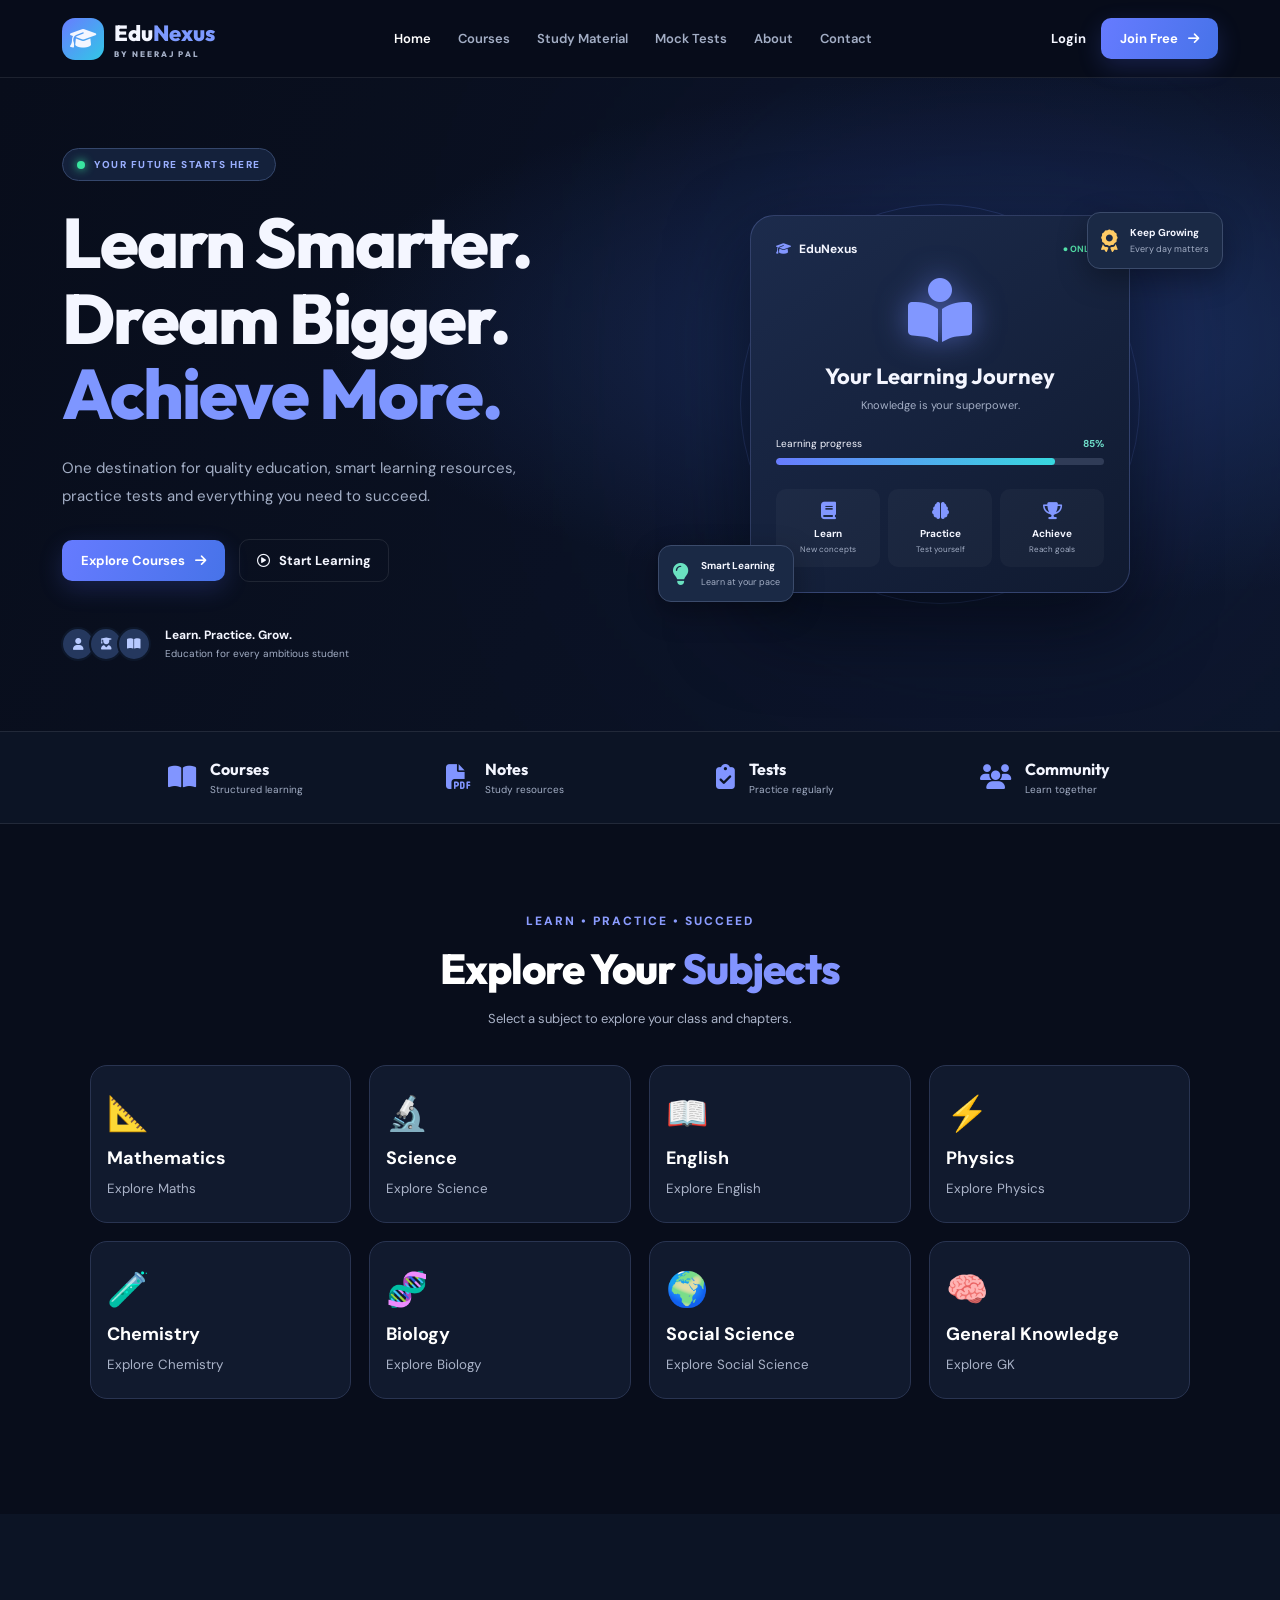
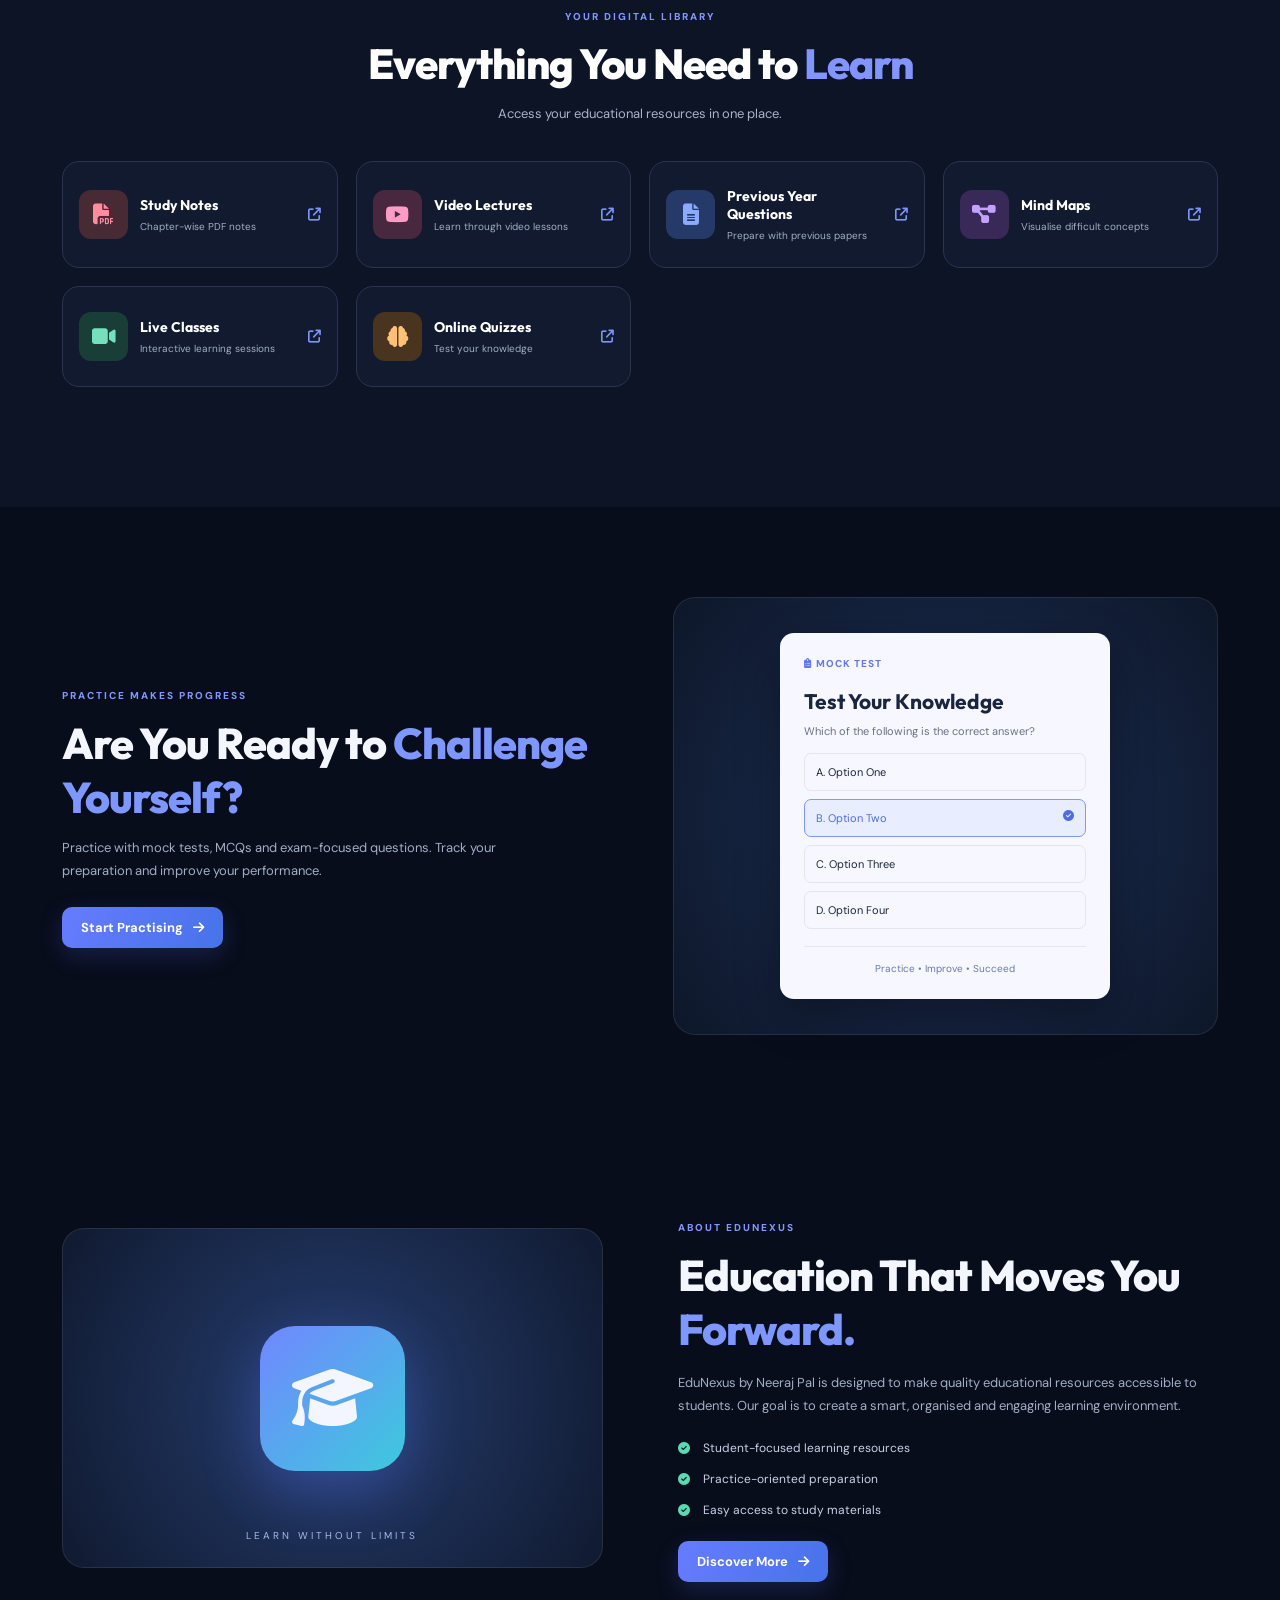
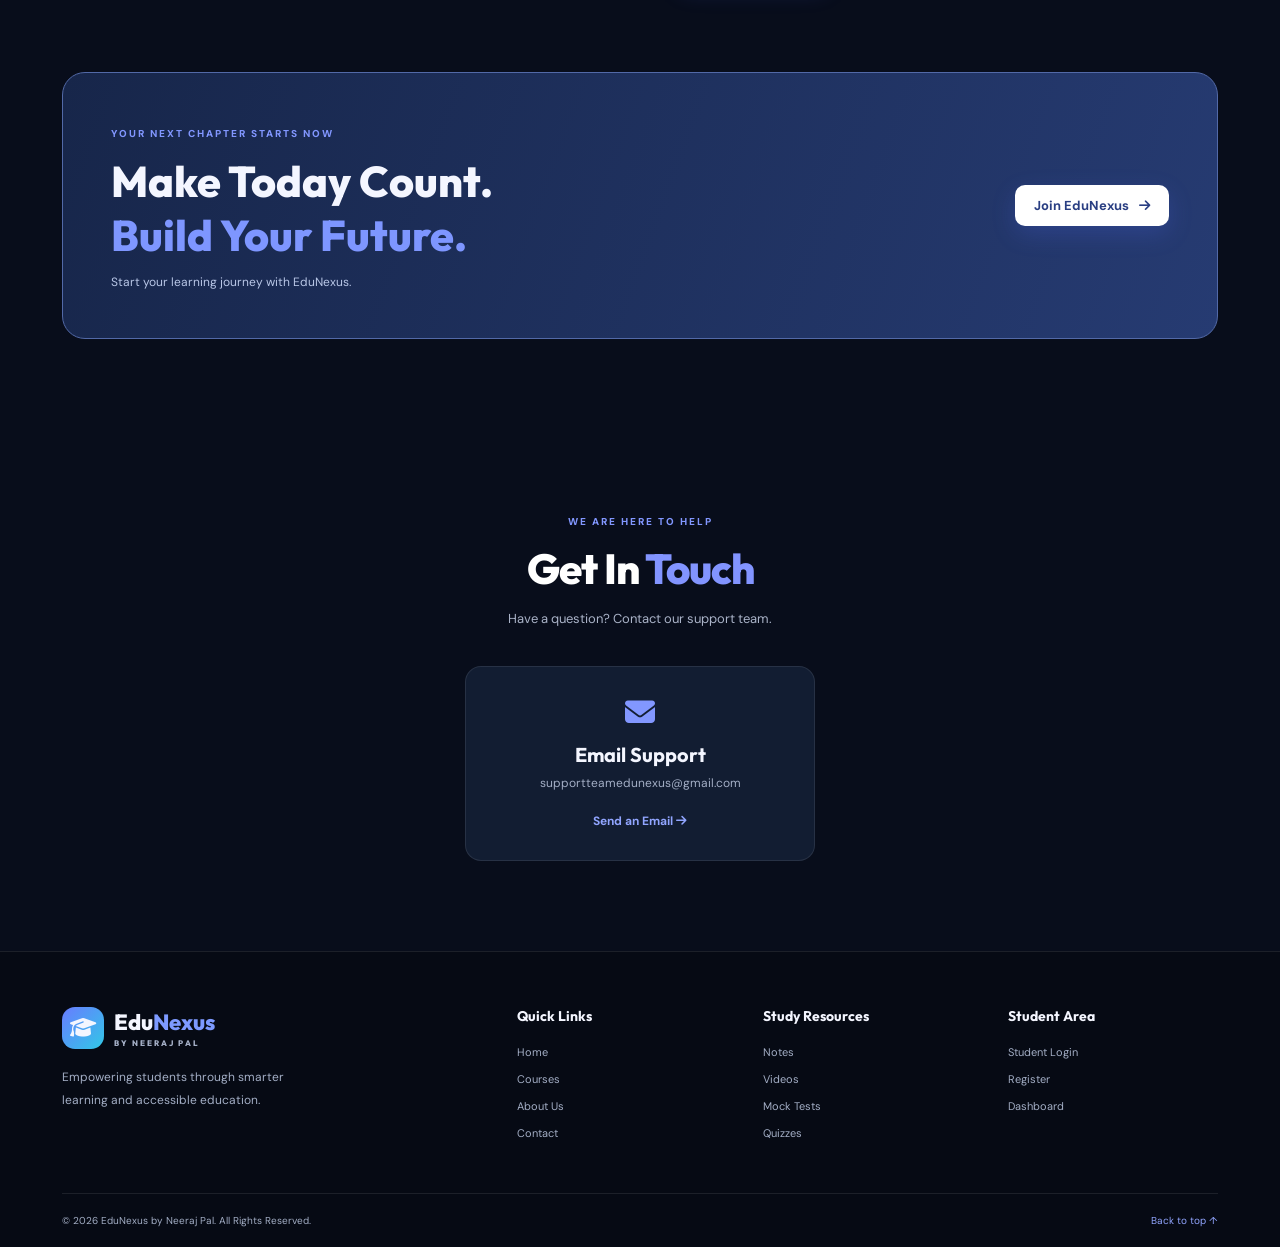
==== commit 16c763e1: "Add board and class selection to Mind Maps" ====
--- a/index.html
+++ b/index.html
@@ -99,7 +99,7 @@
   </div>
 </section>
 
-<section class="stats-section reveal-on-scroll">
+<section class="stats-section">
   <div class="stats-container">
     <div class="stat"><i class="fa-solid fa-book-open"></i><div><h3>Courses</h3><p>Structured learning</p></div></div>
     <div class="stat"><i class="fa-solid fa-file-pdf"></i><div><h3>Notes</h3><p>Study resources</p></div></div>
@@ -203,6 +203,38 @@
         </button>
       </div>
       <p class="resource-message" id="resourceMessage" aria-live="polite"></p>
+
+      <div class="mindmap-selector" id="mindMapSelector" hidden>
+        <div class="mindmap-step" id="mindMapBoardStep">
+          <span class="mindmap-step-label">STEP 1</span>
+          <h4>Select Your Board</h4>
+          <p>Choose the board you are studying under.</p>
+          <div class="mindmap-option-grid" id="mindMapBoardOptions">
+            <button type="button" class="mindmap-option" data-board="CBSE">CBSE <span>→</span></button>
+            <button type="button" class="mindmap-option" data-board="UP Board">UP Board <span>→</span></button>
+            <button type="button" class="mindmap-option" data-board="ICSE">ICSE <span>→</span></button>
+            <button type="button" class="mindmap-option" data-board="Other Board">Other Board <span>→</span></button>
+          </div>
+        </div>
+
+        <div class="mindmap-step" id="mindMapClassStep" hidden>
+          <span class="mindmap-step-label">STEP 2</span>
+          <h4 id="mindMapClassHeading">Select Your Class</h4>
+          <p id="mindMapBoardSelected"></p>
+          <div class="mindmap-option-grid mindmap-class-grid" id="mindMapClassOptions">
+            <button type="button" class="mindmap-option" data-mindmap-class="6">Class 6</button>
+            <button type="button" class="mindmap-option" data-mindmap-class="7">Class 7</button>
+            <button type="button" class="mindmap-option" data-mindmap-class="8">Class 8</button>
+            <button type="button" class="mindmap-option" data-mindmap-class="9">Class 9</button>
+            <button type="button" class="mindmap-option" data-mindmap-class="10">Class 10</button>
+            <button type="button" class="mindmap-option" data-mindmap-class="11">Class 11</button>
+            <button type="button" class="mindmap-option" data-mindmap-class="12">Class 12</button>
+          </div>
+          <button type="button" class="mindmap-back" id="mindMapChangeBoard">← Change Board</button>
+        </div>
+
+        <p class="mindmap-selection-message" id="mindMapSelectionMessage" aria-live="polite"></p>
+      </div>
     </div>
   </div>
 </section>
--- a/style.css
+++ b/style.css
@@ -406,166 +406,88 @@
 
 
 
-/* =========================================================
-   EDUNEXUS PREMIUM MOTION LAYER — safe visual-only overrides
-   Existing layout, IDs, links and learning flow remain intact.
-   ========================================================= */
-:root {
-  --motion-ease: cubic-bezier(.22, .8, .25, 1);
-}
-
-html { scroll-behavior: smooth; }
-
-body {
-  background-image:
-    radial-gradient(ellipse at 12% 8%, rgba(108,124,255,.13), transparent 34%),
-    radial-gradient(ellipse at 88% 30%, rgba(55,217,232,.08), transparent 30%);
-  background-attachment: fixed;
-}
-
-.hero {
-  isolation: isolate;
-  position: relative;
-  overflow: hidden;
-}
-.hero::before,
-.hero::after {
-  content: "";
-  position: absolute;
-  z-index: -1;
-  width: 360px;
-  height: 360px;
-  border-radius: 50%;
-  filter: blur(75px);
-  opacity: .22;
-  pointer-events: none;
-  animation: edunexusGlow 11s ease-in-out infinite alternate;
-}
-.hero::before {
-  background: #6c7cff;
-  top: -180px;
-  left: -120px;
-}
-.hero::after {
-  background: #27d9e8;
-  right: -170px;
-  bottom: -190px;
-  animation-delay: -5s;
-}
-@keyframes edunexusGlow {
-  from { transform: translate3d(0,0,0) scale(.85); }
-  to { transform: translate3d(45px,35px,0) scale(1.18); }
-}
-
-.hero-content > * {
-  animation: edunexusRise .8s var(--motion-ease) both;
-}
-.hero-content > *:nth-child(2) { animation-delay: .1s; }
-.hero-content > *:nth-child(3) { animation-delay: .2s; }
-.hero-content > *:nth-child(4) { animation-delay: .3s; }
-@keyframes edunexusRise {
-  from { opacity: 0; transform: translateY(22px); }
-  to { opacity: 1; transform: translateY(0); }
-}
-
-.hero-visual,
-.hero-illustration,
-.hero-card,
-.floating-card {
-  will-change: transform;
-}
-.hero-visual { animation: edunexusFloat 6s ease-in-out infinite; }
-@keyframes edunexusFloat {
-  0%, 100% { transform: translateY(0); }
-  50% { transform: translateY(-12px); }
-}
-.floating-card { animation: edunexusFloat 5s ease-in-out infinite; }
-.floating-card:nth-child(2) { animation-delay: -2.2s; }
-
-.subject-card,
-.course-card,
-.resource-card,
-.stat-card,
-.test-card,
-.learning-card {
-  transition:
-    transform .35s var(--motion-ease),
-    border-color .35s ease,
-    box-shadow .35s ease,
-    background-color .35s ease;
-}
-.subject-card:hover,
-.course-card:hover,
-.resource-card:hover,
-.test-card:hover {
-  transform: translateY(-8px);
-  border-color: rgba(108,124,255,.58);
-  box-shadow: 0 18px 48px rgba(0,0,0,.24), 0 0 24px rgba(108,124,255,.10);
-}
-
-.reveal-on-scroll {
-  opacity: 0;
-  transform: translateY(26px);
-  transition: opacity .75s var(--motion-ease), transform .75s var(--motion-ease);
-}
-.reveal-on-scroll.is-visible {
-  opacity: 1;
-  transform: translateY(0);
-}
-.reveal-on-scroll .section-heading,
-.reveal-on-scroll .section-title {
-  transition: color .3s ease;
-}
-
-button, .btn, a {
-  -webkit-tap-highlight-color: transparent;
-}
-.btn {
-  transition: transform .25s var(--motion-ease), box-shadow .25s ease, filter .25s ease;
-}
-.btn:hover {
+/* Mind Maps: board → class selection */
+.mindmap-selector {
+  max-width: 900px;
+  margin: 28px auto 8px;
+  padding: 25px;
+  border: 1px solid rgba(126,150,255,.28);
+  border-radius: 20px;
+  background:
+    radial-gradient(circle at 95% 5%, rgba(55,217,232,.10), transparent 32%),
+    linear-gradient(145deg, #121f38, #0d172a);
+  box-shadow: 0 18px 45px rgba(0,0,0,.18);
+}
+.mindmap-step-label {
+  display: inline-block;
+  color: #7ee6e0;
+  font-size: 10px;
+  font-weight: 800;
+  letter-spacing: 2px;
+  margin-bottom: 8px;
+}
+.mindmap-step h4 {
+  color: #fff;
+  font: 700 23px Outfit, sans-serif;
+  margin-bottom: 7px;
+}
+.mindmap-step > p {
+  color: var(--muted);
+  font-size: 13px;
+  margin-bottom: 20px;
+}
+.mindmap-option-grid {
+  display: grid;
+  grid-template-columns: repeat(4, minmax(0, 1fr));
+  gap: 12px;
+}
+.mindmap-option {
+  min-height: 58px;
+  display: flex;
+  align-items: center;
+  justify-content: space-between;
+  gap: 10px;
+  padding: 15px 16px;
+  color: #f4f6ff;
+  font-weight: 700;
+  text-align: left;
+  border: 1px solid rgba(135,157,255,.25);
+  border-radius: 13px;
+  background: rgba(255,255,255,.045);
+  cursor: pointer;
+  transition: transform .22s ease, border-color .22s ease, background .22s ease, box-shadow .22s ease;
+}
+.mindmap-option:hover,
+.mindmap-option:focus-visible {
   transform: translateY(-3px);
-  filter: brightness(1.08);
-}
-.btn:active { transform: translateY(0) scale(.98); }
-
-.nav-links a { position: relative; }
-.nav-links a::after {
-  content: "";
-  position: absolute;
-  left: 0;
-  bottom: -7px;
-  width: 100%;
-  height: 2px;
-  border-radius: 2px;
-  background: linear-gradient(90deg, var(--accent), var(--cyan));
-  transform: scaleX(0);
-  transform-origin: right;
-  transition: transform .3s ease;
-}
-.nav-links a:hover::after,
-.nav-links a.active::after {
-  transform: scaleX(1);
-  transform-origin: left;
-}
-
-:focus-visible {
-  outline: 2px solid var(--cyan);
-  outline-offset: 4px;
-}
-
+  border-color: #7e96ff;
+  background: rgba(108,124,255,.16);
+  box-shadow: 0 10px 25px rgba(76,103,220,.15);
+}
+.mindmap-option span { color: #8ea4ff; font-size: 18px; }
+.mindmap-class-grid { grid-template-columns: repeat(4, minmax(0, 1fr)); }
+.mindmap-back {
+  margin-top: 18px;
+  padding: 10px 14px;
+  color: #bfcaff;
+  background: transparent;
+  border: 1px solid rgba(135,157,255,.35);
+  border-radius: 9px;
+  cursor: pointer;
+}
+.mindmap-selection-message {
+  color: #82e5cf;
+  font-size: 13px;
+  font-weight: 600;
+  text-align: center;
+  margin-top: 18px;
+}
 @media (max-width: 760px) {
-  body { background-attachment: scroll; }
-  .hero::before, .hero::after { width: 230px; height: 230px; filter: blur(55px); }
-  .hero-visual, .floating-card { animation-duration: 7s; }
-}
-
-@media (prefers-reduced-motion: reduce) {
-  *, *::before, *::after {
-    scroll-behavior: auto !important;
-    animation-duration: .01ms !important;
-    animation-iteration-count: 1 !important;
-    transition-duration: .01ms !important;
-  }
-  .reveal-on-scroll { opacity: 1; transform: none; }
-}
+  .mindmap-option-grid,
+  .mindmap-class-grid { grid-template-columns: repeat(2, minmax(0, 1fr)); }
+  .mindmap-selector { padding: 18px; }
+}
+@media (max-width: 380px) {
+  .mindmap-option-grid,
+  .mindmap-class-grid { grid-template-columns: 1fr; }
+}
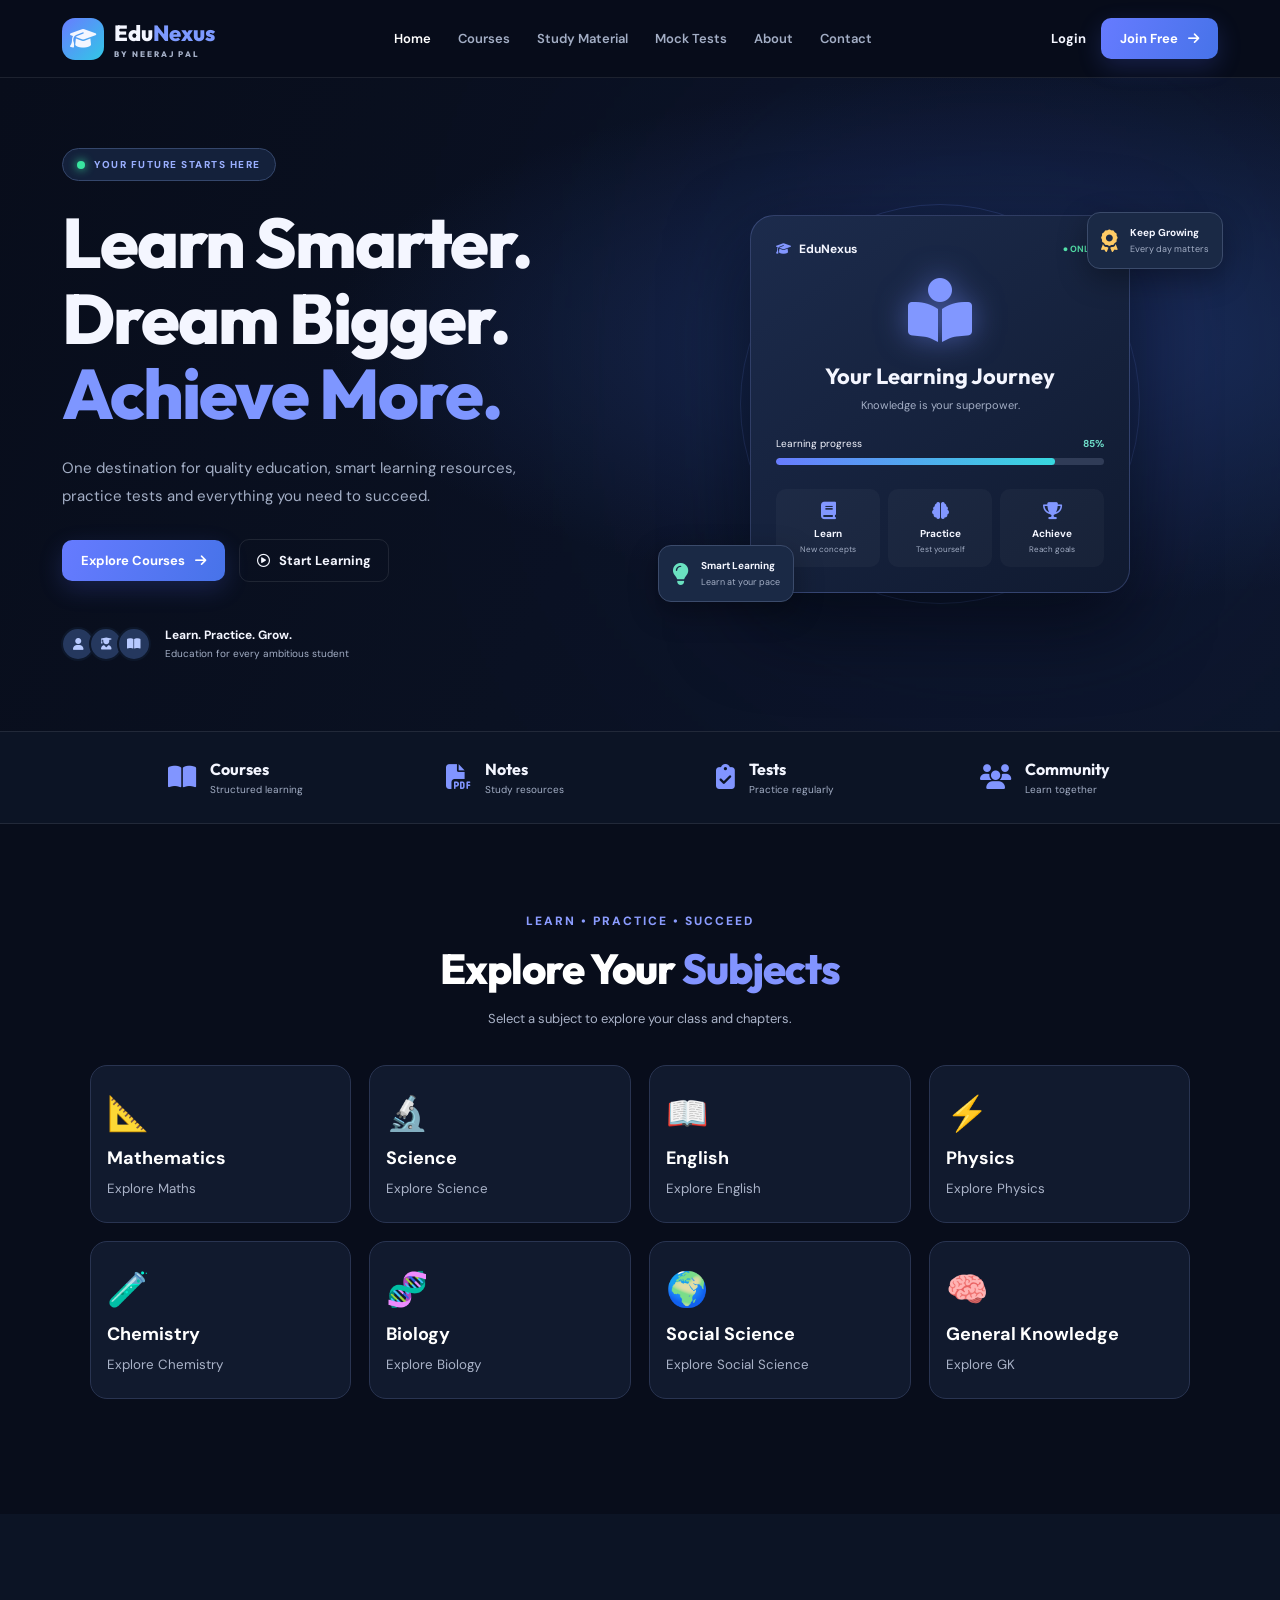
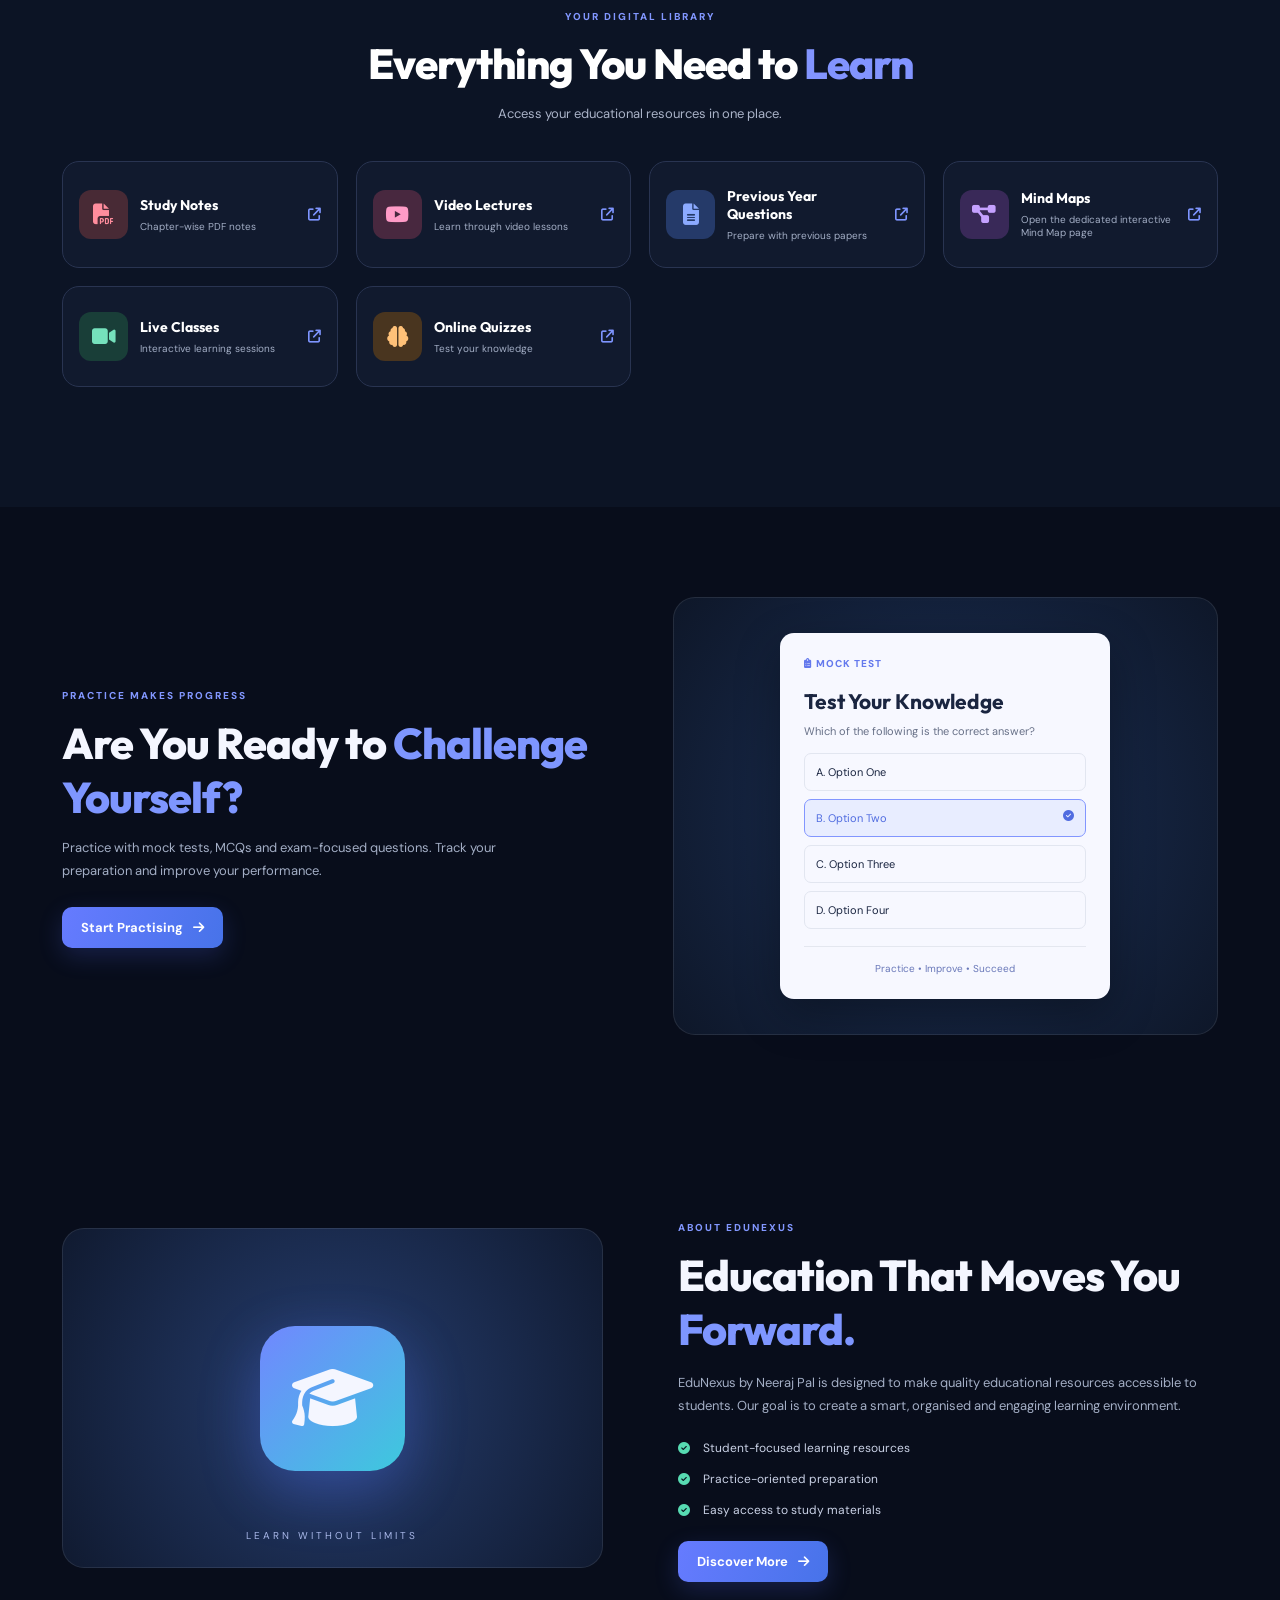
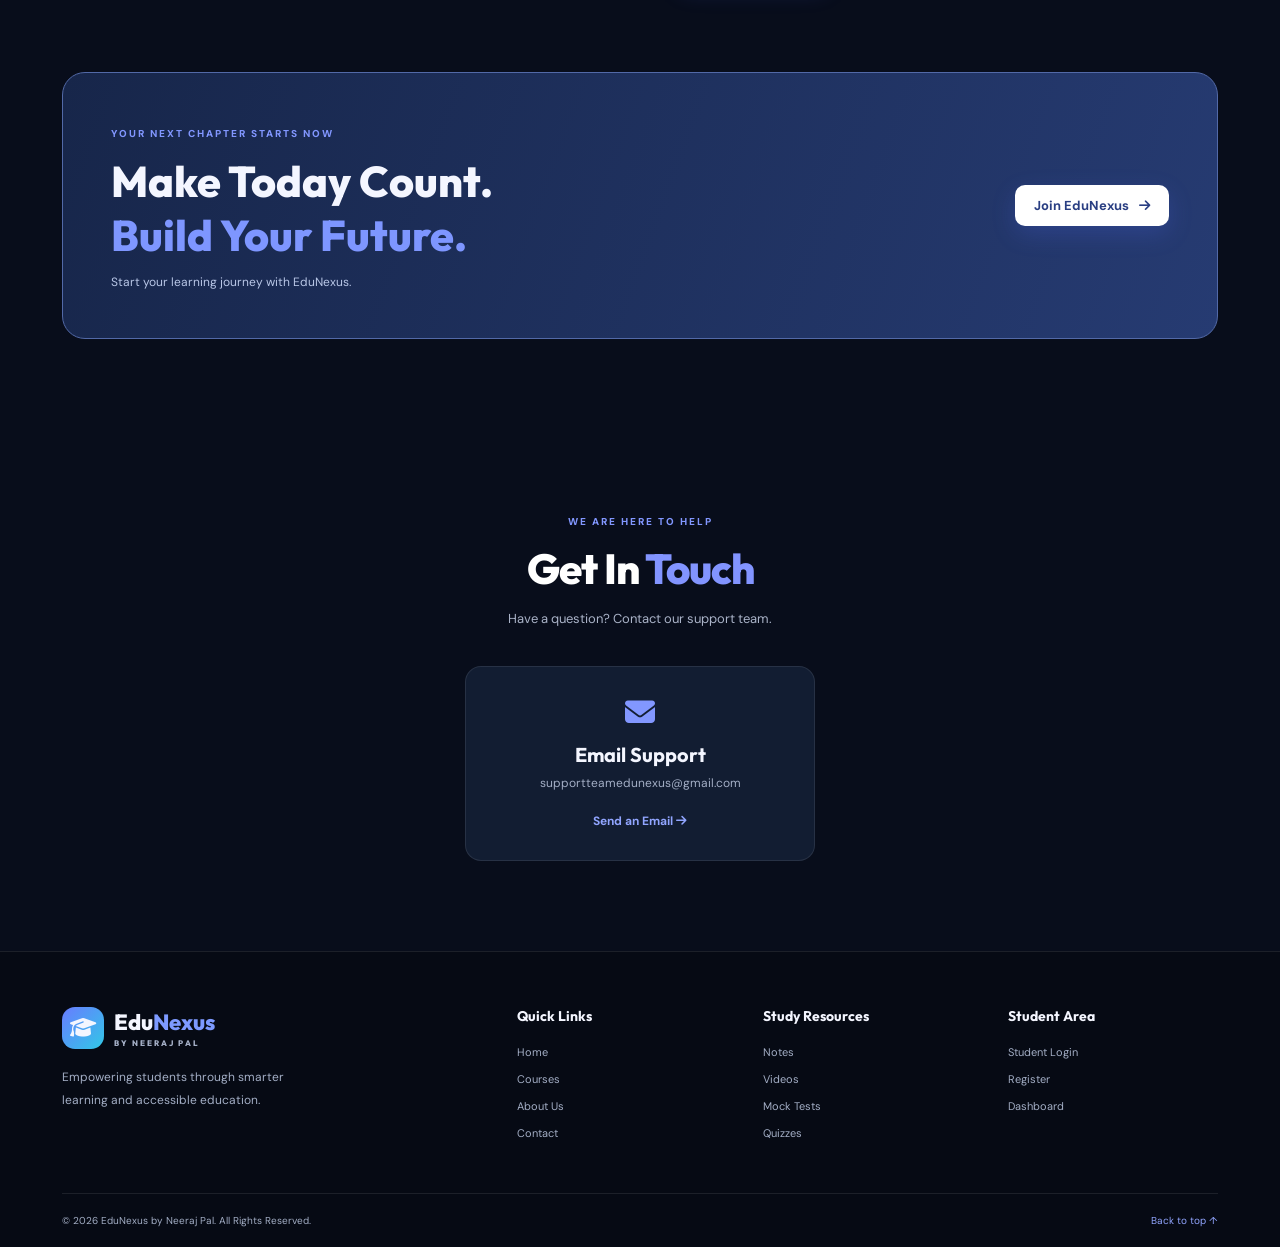
==== commit fe7e3d43: "Open mind maps in dedicated page" ====
--- a/index.html
+++ b/index.html
@@ -167,6 +167,13 @@
       <p id="learningDescription">Choose your class to continue.</p>
     </div>
 
+    <div class="board-picker" id="boardGrid" hidden aria-label="Select education board">
+      <button class="board-card" type="button" data-board="UP Board"><strong>UP Board</strong><small>उत्तर प्रदेश माध्यमिक शिक्षा परिषद</small></button>
+      <button class="board-card" type="button" data-board="CBSE"><strong>CBSE</strong><small>Central Board of Secondary Education</small></button>
+      <button class="board-card" type="button" data-board="ICSE"><strong>ICSE</strong><small>Indian Certificate of Secondary Education</small></button>
+      <button class="board-card" type="button" data-board="Other Board"><strong>Other Board</strong><small>Choose another curriculum</small></button>
+    </div>
+
     <div class="class-grid" id="classGrid" hidden>
       <button class="class-card" data-class="9">Class 9th <span>→</span></button>
       <button class="class-card" data-class="10">Class 10th <span>→</span></button>
@@ -203,38 +210,6 @@
         </button>
       </div>
       <p class="resource-message" id="resourceMessage" aria-live="polite"></p>
-
-      <div class="mindmap-selector" id="mindMapSelector" hidden>
-        <div class="mindmap-step" id="mindMapBoardStep">
-          <span class="mindmap-step-label">STEP 1</span>
-          <h4>Select Your Board</h4>
-          <p>Choose the board you are studying under.</p>
-          <div class="mindmap-option-grid" id="mindMapBoardOptions">
-            <button type="button" class="mindmap-option" data-board="CBSE">CBSE <span>→</span></button>
-            <button type="button" class="mindmap-option" data-board="UP Board">UP Board <span>→</span></button>
-            <button type="button" class="mindmap-option" data-board="ICSE">ICSE <span>→</span></button>
-            <button type="button" class="mindmap-option" data-board="Other Board">Other Board <span>→</span></button>
-          </div>
-        </div>
-
-        <div class="mindmap-step" id="mindMapClassStep" hidden>
-          <span class="mindmap-step-label">STEP 2</span>
-          <h4 id="mindMapClassHeading">Select Your Class</h4>
-          <p id="mindMapBoardSelected"></p>
-          <div class="mindmap-option-grid mindmap-class-grid" id="mindMapClassOptions">
-            <button type="button" class="mindmap-option" data-mindmap-class="6">Class 6</button>
-            <button type="button" class="mindmap-option" data-mindmap-class="7">Class 7</button>
-            <button type="button" class="mindmap-option" data-mindmap-class="8">Class 8</button>
-            <button type="button" class="mindmap-option" data-mindmap-class="9">Class 9</button>
-            <button type="button" class="mindmap-option" data-mindmap-class="10">Class 10</button>
-            <button type="button" class="mindmap-option" data-mindmap-class="11">Class 11</button>
-            <button type="button" class="mindmap-option" data-mindmap-class="12">Class 12</button>
-          </div>
-          <button type="button" class="mindmap-back" id="mindMapChangeBoard">← Change Board</button>
-        </div>
-
-        <p class="mindmap-selection-message" id="mindMapSelectionMessage" aria-live="polite"></p>
-      </div>
     </div>
   </div>
 </section>
@@ -249,9 +224,19 @@
     <a href="#notes" class="resource-card"><div class="resource-icon red"><i class="fa-solid fa-file-pdf"></i></div><div><h3>Study Notes</h3><p>Chapter-wise PDF notes</p></div><i class="fa-solid fa-arrow-up-right-from-square resource-arrow"></i></a>
     <a href="#videos" class="resource-card"><div class="resource-icon pink"><i class="fa-brands fa-youtube"></i></div><div><h3>Video Lectures</h3><p>Learn through video lessons</p></div><i class="fa-solid fa-arrow-up-right-from-square resource-arrow"></i></a>
     <a href="#pyq" class="resource-card"><div class="resource-icon blue"><i class="fa-solid fa-file-lines"></i></div><div><h3>Previous Year Questions</h3><p>Prepare with previous papers</p></div><i class="fa-solid fa-arrow-up-right-from-square resource-arrow"></i></a>
-    <a href="#mindmaps" class="resource-card"><div class="resource-icon purple"><i class="fa-solid fa-diagram-project"></i></div><div><h3>Mind Maps</h3><p>Visualise difficult concepts</p></div><i class="fa-solid fa-arrow-up-right-from-square resource-arrow"></i></a>
+    <a href="class9-science-upboard-ch1-mindmap.html" class="resource-card" data-open-mindmap-page><div class="resource-icon purple"><i class="fa-solid fa-diagram-project"></i></div><div><h3>Mind Maps</h3><p>Open the dedicated interactive Mind Map page</p></div><i class="fa-solid fa-arrow-up-right-from-square resource-arrow"></i></a>
     <a href="#live" class="resource-card"><div class="resource-icon green"><i class="fa-solid fa-video"></i></div><div><h3>Live Classes</h3><p>Interactive learning sessions</p></div><i class="fa-solid fa-arrow-up-right-from-square resource-arrow"></i></a>
     <a href="#quizzes" class="resource-card"><div class="resource-icon orange"><i class="fa-solid fa-brain"></i></div><div><h3>Online Quizzes</h3><p>Test your knowledge</p></div><i class="fa-solid fa-arrow-up-right-from-square resource-arrow"></i></a>
+  </div>
+  <div class="study-selector" id="studyMaterialSelector" hidden>
+    <div class="study-selector-head"><span class="section-tag">PERSONALISED RESOURCE LIBRARY</span><h3 id="studySelectorTitle">Select Board</h3><p id="studySelectorText">अपना बोर्ड चुनें और फिर कक्षा चुनें।</p></div>
+    <div class="study-board-grid" id="studyBoardGrid">
+      <button type="button" data-study-board="CBSE">CBSE</button><button type="button" data-study-board="UP Board">UP Board</button><button type="button" data-study-board="ICSE">ICSE</button><button type="button" data-study-board="Other Board">Other Board</button>
+    </div>
+    <div class="study-class-grid" id="studyClassGrid" hidden>
+      <button type="button" data-study-class="6">Class 6</button><button type="button" data-study-class="7">Class 7</button><button type="button" data-study-class="8">Class 8</button><button type="button" data-study-class="9">Class 9</button><button type="button" data-study-class="10">Class 10</button><button type="button" data-study-class="11">Class 11</button><button type="button" data-study-class="12">Class 12</button>
+    </div>
+    <p class="study-selection-result" id="studySelectionResult" aria-live="polite"></p>
   </div>
 </section>
 
--- a/style.css
+++ b/style.css
@@ -405,89 +405,15 @@
 }
 
 
-
-/* Mind Maps: board → class selection */
-.mindmap-selector {
-  max-width: 900px;
-  margin: 28px auto 8px;
-  padding: 25px;
-  border: 1px solid rgba(126,150,255,.28);
-  border-radius: 20px;
-  background:
-    radial-gradient(circle at 95% 5%, rgba(55,217,232,.10), transparent 32%),
-    linear-gradient(145deg, #121f38, #0d172a);
-  box-shadow: 0 18px 45px rgba(0,0,0,.18);
-}
-.mindmap-step-label {
-  display: inline-block;
-  color: #7ee6e0;
-  font-size: 10px;
-  font-weight: 800;
-  letter-spacing: 2px;
-  margin-bottom: 8px;
-}
-.mindmap-step h4 {
-  color: #fff;
-  font: 700 23px Outfit, sans-serif;
-  margin-bottom: 7px;
-}
-.mindmap-step > p {
-  color: var(--muted);
-  font-size: 13px;
-  margin-bottom: 20px;
-}
-.mindmap-option-grid {
-  display: grid;
-  grid-template-columns: repeat(4, minmax(0, 1fr));
-  gap: 12px;
-}
-.mindmap-option {
-  min-height: 58px;
-  display: flex;
-  align-items: center;
-  justify-content: space-between;
-  gap: 10px;
-  padding: 15px 16px;
-  color: #f4f6ff;
-  font-weight: 700;
-  text-align: left;
-  border: 1px solid rgba(135,157,255,.25);
-  border-radius: 13px;
-  background: rgba(255,255,255,.045);
-  cursor: pointer;
-  transition: transform .22s ease, border-color .22s ease, background .22s ease, box-shadow .22s ease;
-}
-.mindmap-option:hover,
-.mindmap-option:focus-visible {
-  transform: translateY(-3px);
-  border-color: #7e96ff;
-  background: rgba(108,124,255,.16);
-  box-shadow: 0 10px 25px rgba(76,103,220,.15);
-}
-.mindmap-option span { color: #8ea4ff; font-size: 18px; }
-.mindmap-class-grid { grid-template-columns: repeat(4, minmax(0, 1fr)); }
-.mindmap-back {
-  margin-top: 18px;
-  padding: 10px 14px;
-  color: #bfcaff;
-  background: transparent;
-  border: 1px solid rgba(135,157,255,.35);
-  border-radius: 9px;
-  cursor: pointer;
-}
-.mindmap-selection-message {
-  color: #82e5cf;
-  font-size: 13px;
-  font-weight: 600;
-  text-align: center;
-  margin-top: 18px;
-}
-@media (max-width: 760px) {
-  .mindmap-option-grid,
-  .mindmap-class-grid { grid-template-columns: repeat(2, minmax(0, 1fr)); }
-  .mindmap-selector { padding: 18px; }
-}
-@media (max-width: 380px) {
-  .mindmap-option-grid,
-  .mindmap-class-grid { grid-template-columns: 1fr; }
-}
+/* BOARD SELECTOR — Science learning path */
+.board-picker{display:grid;grid-template-columns:repeat(2,minmax(0,1fr));gap:16px;max-width:900px;margin:28px auto}
+.board-card{border:1px solid #35466d;border-radius:16px;background:linear-gradient(145deg,#172542,#101a30);color:#f4f6ff;padding:22px;text-align:left;cursor:pointer;transition:.25s;min-height:100px}
+.board-card:hover,.board-card:focus-visible{transform:translateY(-4px);border-color:#6f8cff;box-shadow:0 12px 28px #405cff22;outline:none}
+.board-card strong,.board-card small{display:block}.board-card strong{font:700 19px Outfit,sans-serif}.board-card small{color:#aab8d2;font-size:11px;margin-top:8px;line-height:1.5}
+@media(max-width:600px){.board-picker{grid-template-columns:1fr;gap:11px}.board-card{min-height:80px;padding:17px}}
+
+/* GLOBAL STUDY MATERIAL BOARD -> CLASS SELECTOR */
+.study-selector{max-width:1150px;margin:30px auto 0;padding:25px;border:1px solid #293451;border-radius:20px;background:linear-gradient(145deg,#101b30,#0b1426)}
+.study-selector-head{text-align:center;margin-bottom:18px}.study-selector-head h3{font:800 25px Outfit,sans-serif;margin:8px 0;color:#fff}.study-selector-head p{color:#aab3c8;font-size:13px}
+.study-board-grid,.study-class-grid{display:grid;grid-template-columns:repeat(4,minmax(0,1fr));gap:12px}.study-board-grid button,.study-class-grid button{background:#172541;border:1px solid #35466d;border-radius:12px;color:#f4f6ff;padding:14px;cursor:pointer;font-weight:700;transition:.2s}.study-board-grid button:hover,.study-class-grid button:hover{border-color:#8294ff;transform:translateY(-3px);background:#203253}.study-selection-result{text-align:center;color:#67e3c0;font-size:13px;margin:16px 0 0}.study-selector[hidden],.study-class-grid[hidden]{display:none!important}
+@media(max-width:650px){.study-selector{padding:17px}.study-board-grid{grid-template-columns:repeat(2,1fr)}.study-class-grid{grid-template-columns:repeat(2,1fr)}}
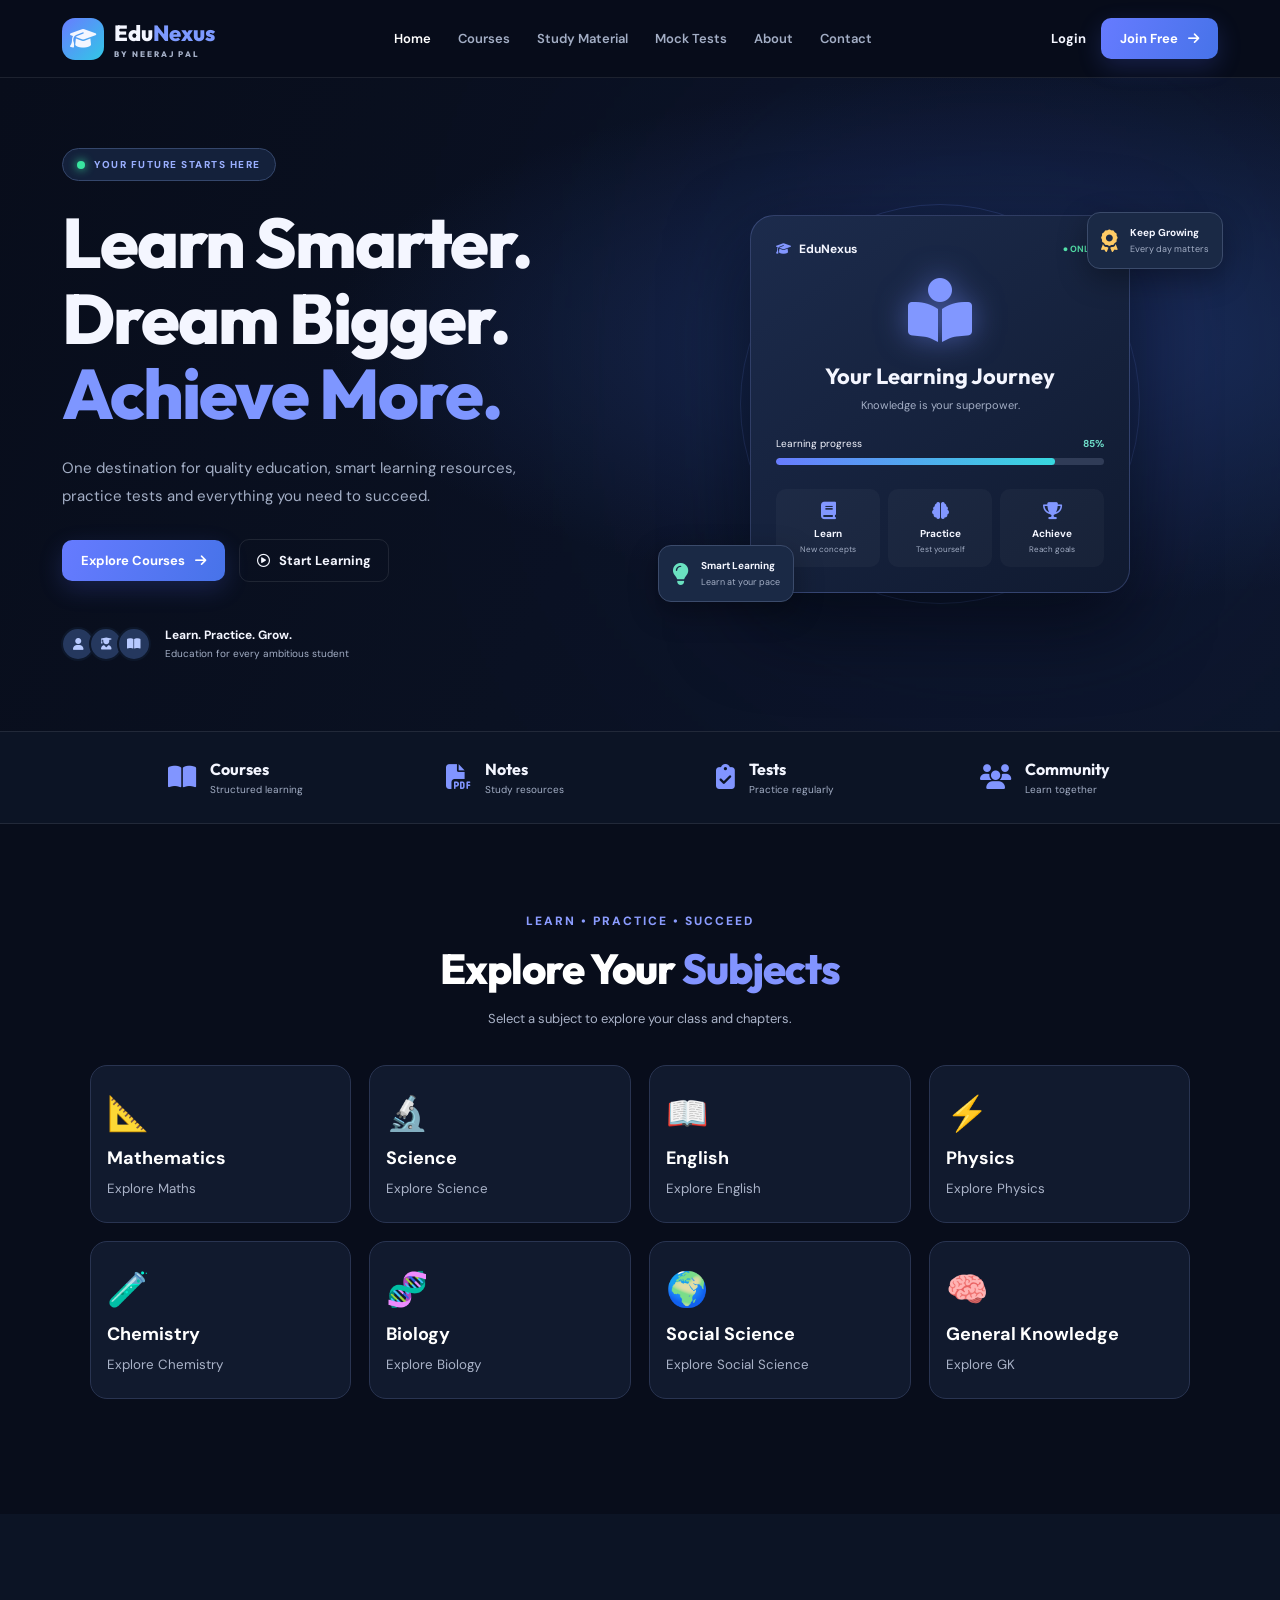
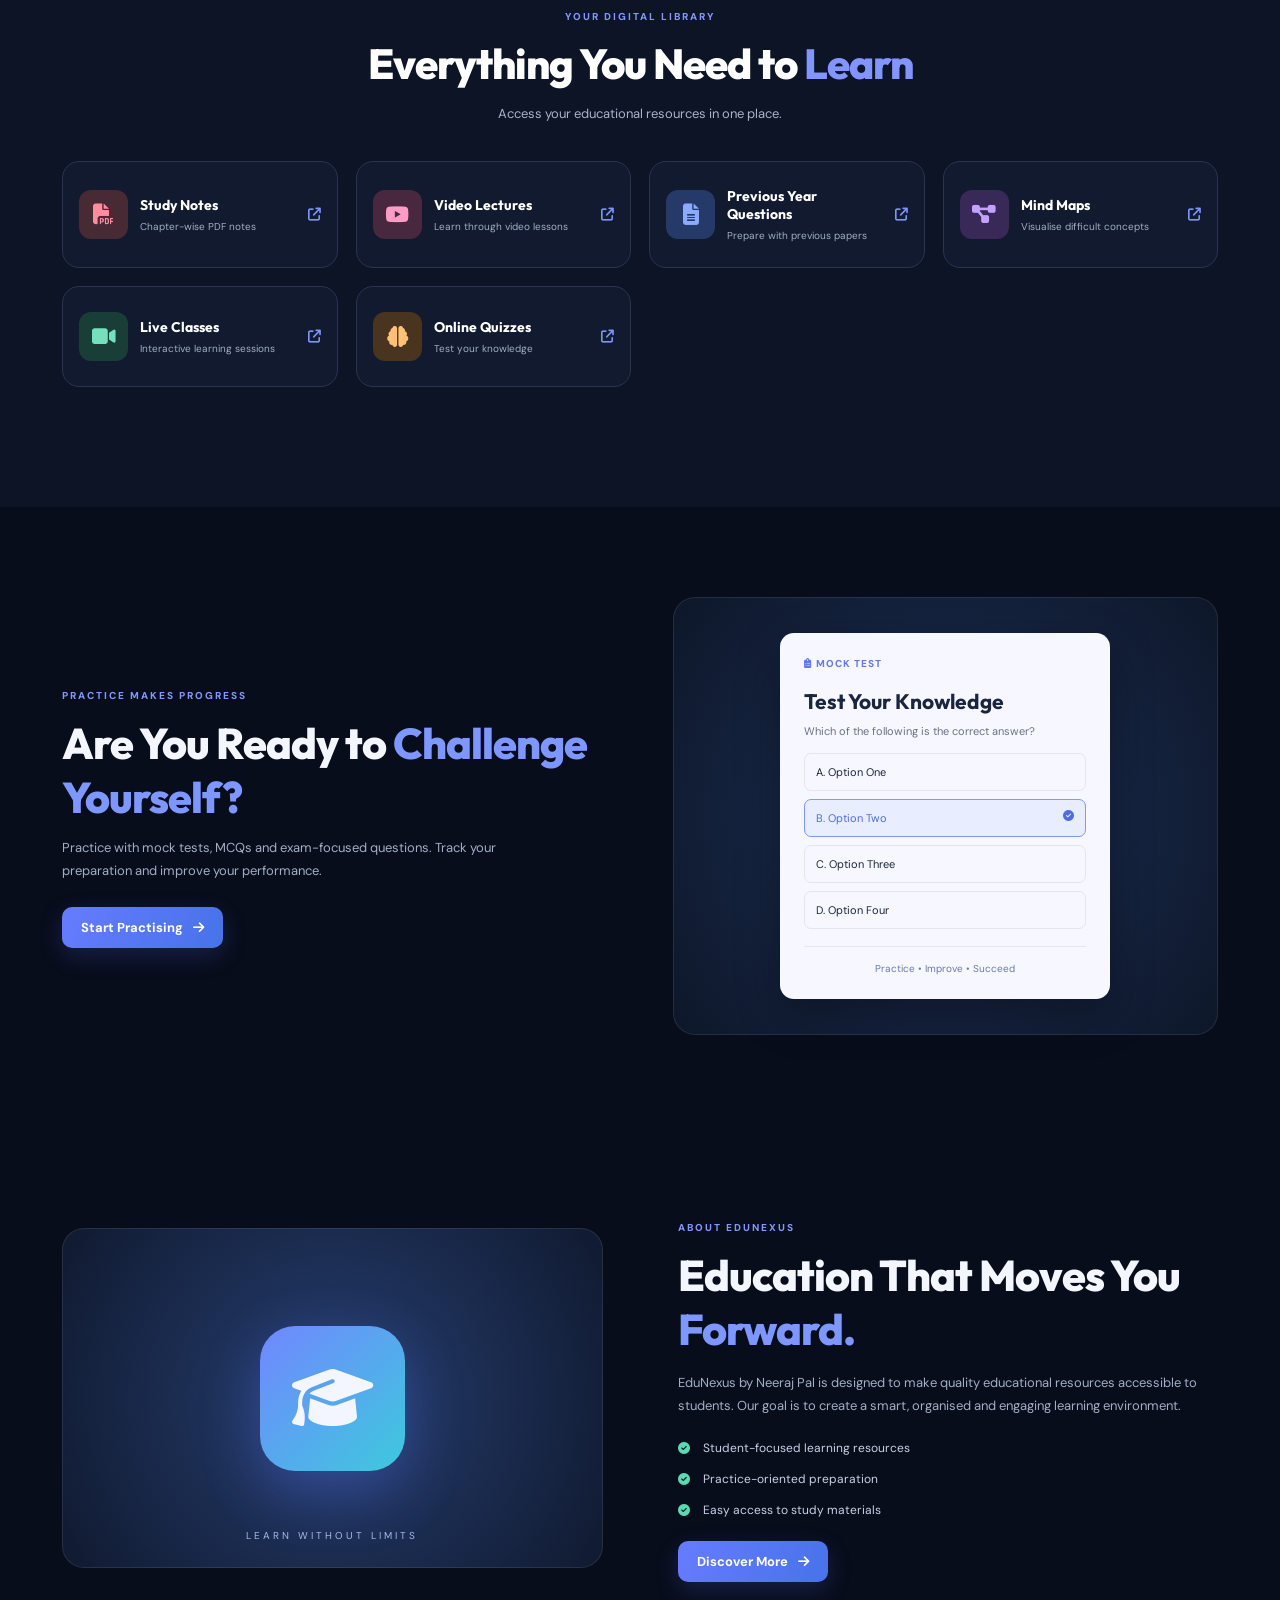
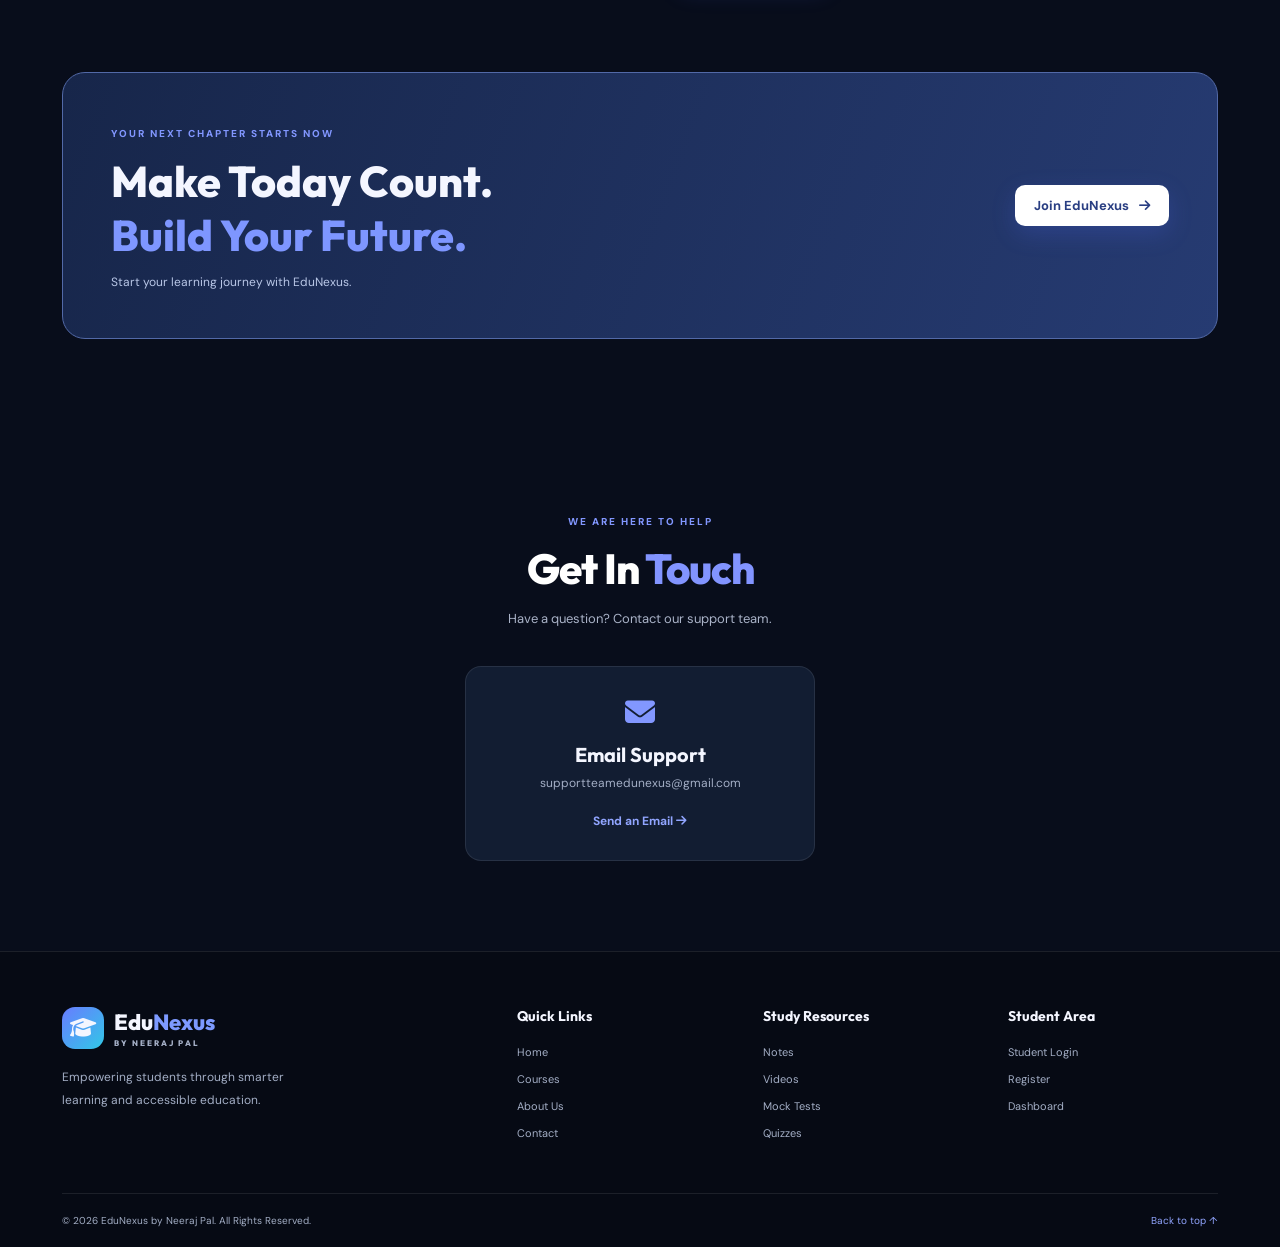
==== commit 586474ab: "Add advanced Class 9 Science UP Board mind map" ====
--- a/index.html
+++ b/index.html
@@ -224,7 +224,7 @@
     <a href="#notes" class="resource-card"><div class="resource-icon red"><i class="fa-solid fa-file-pdf"></i></div><div><h3>Study Notes</h3><p>Chapter-wise PDF notes</p></div><i class="fa-solid fa-arrow-up-right-from-square resource-arrow"></i></a>
     <a href="#videos" class="resource-card"><div class="resource-icon pink"><i class="fa-brands fa-youtube"></i></div><div><h3>Video Lectures</h3><p>Learn through video lessons</p></div><i class="fa-solid fa-arrow-up-right-from-square resource-arrow"></i></a>
     <a href="#pyq" class="resource-card"><div class="resource-icon blue"><i class="fa-solid fa-file-lines"></i></div><div><h3>Previous Year Questions</h3><p>Prepare with previous papers</p></div><i class="fa-solid fa-arrow-up-right-from-square resource-arrow"></i></a>
-    <a href="class9-science-upboard-ch1-mindmap.html" class="resource-card" data-open-mindmap-page><div class="resource-icon purple"><i class="fa-solid fa-diagram-project"></i></div><div><h3>Mind Maps</h3><p>Open the dedicated interactive Mind Map page</p></div><i class="fa-solid fa-arrow-up-right-from-square resource-arrow"></i></a>
+    <a href="#mindmaps" class="resource-card"><div class="resource-icon purple"><i class="fa-solid fa-diagram-project"></i></div><div><h3>Mind Maps</h3><p>Visualise difficult concepts</p></div><i class="fa-solid fa-arrow-up-right-from-square resource-arrow"></i></a>
     <a href="#live" class="resource-card"><div class="resource-icon green"><i class="fa-solid fa-video"></i></div><div><h3>Live Classes</h3><p>Interactive learning sessions</p></div><i class="fa-solid fa-arrow-up-right-from-square resource-arrow"></i></a>
     <a href="#quizzes" class="resource-card"><div class="resource-icon orange"><i class="fa-solid fa-brain"></i></div><div><h3>Online Quizzes</h3><p>Test your knowledge</p></div><i class="fa-solid fa-arrow-up-right-from-square resource-arrow"></i></a>
   </div>
